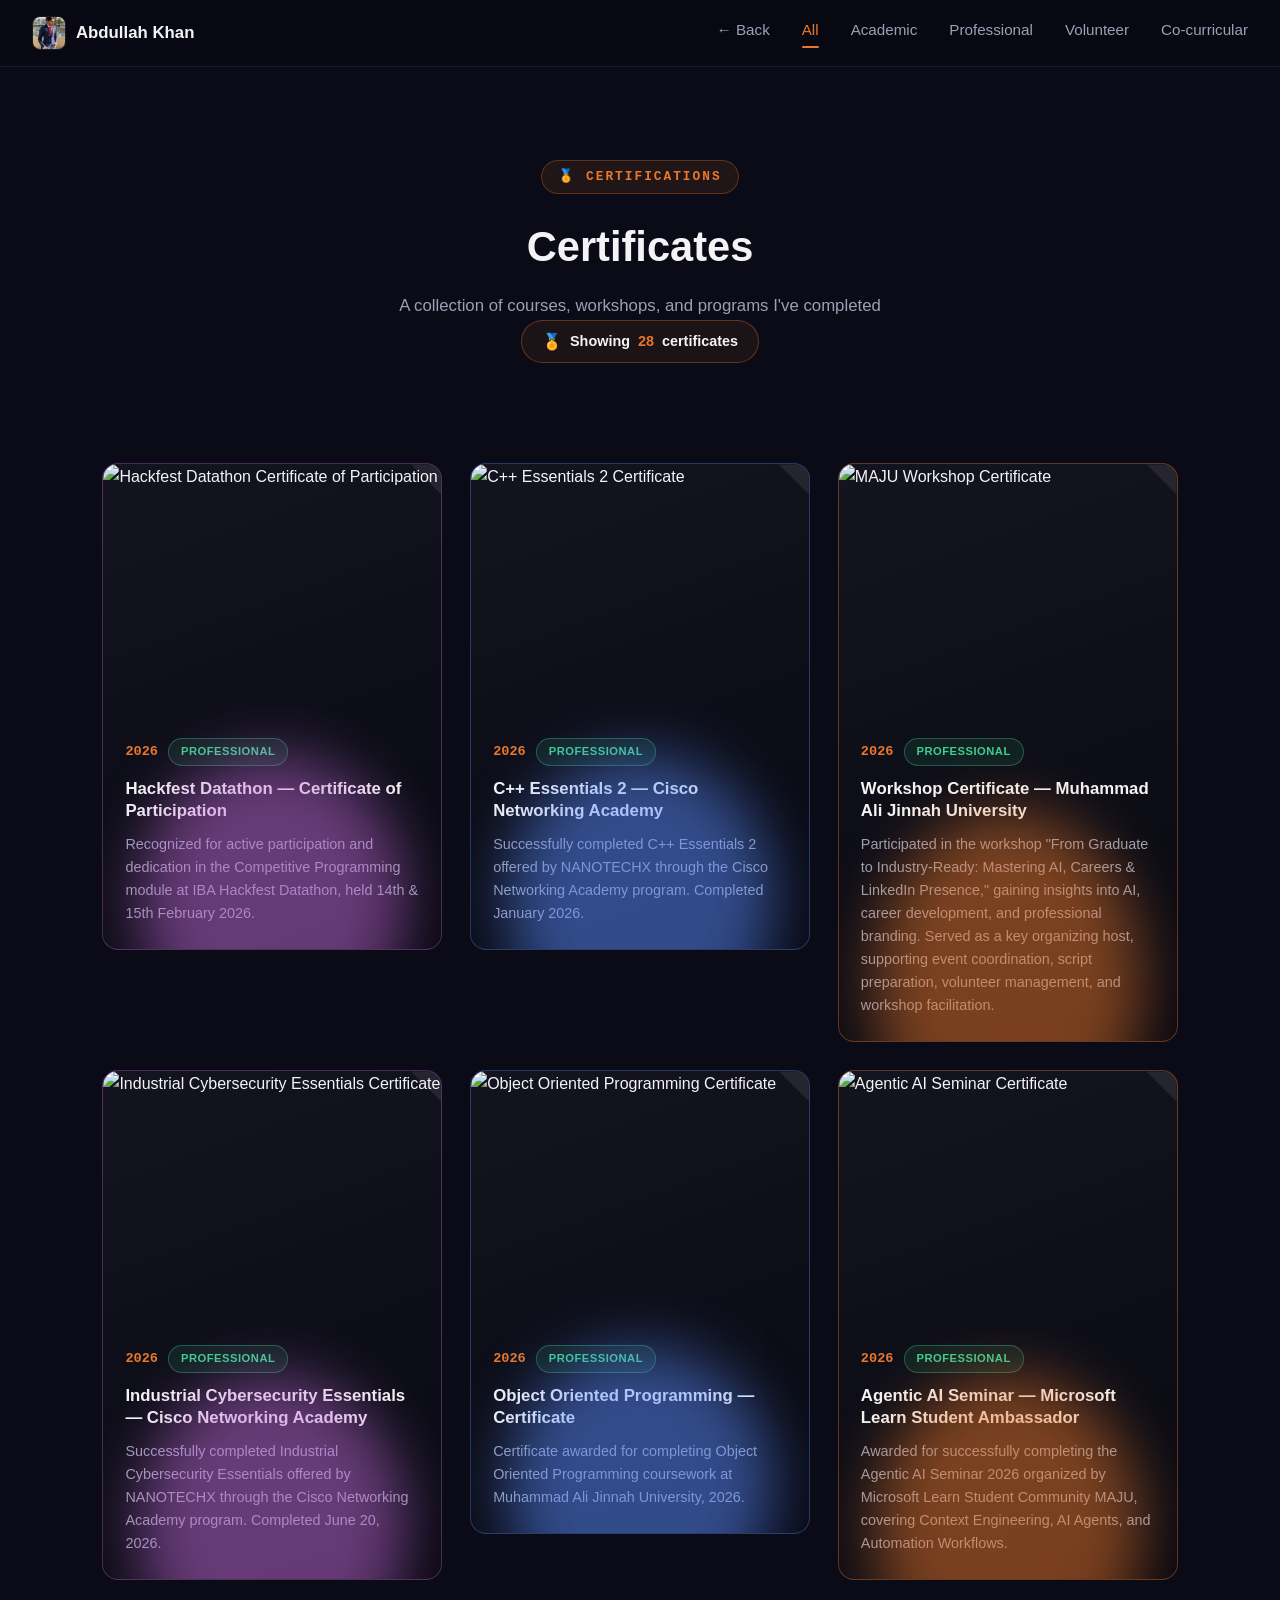
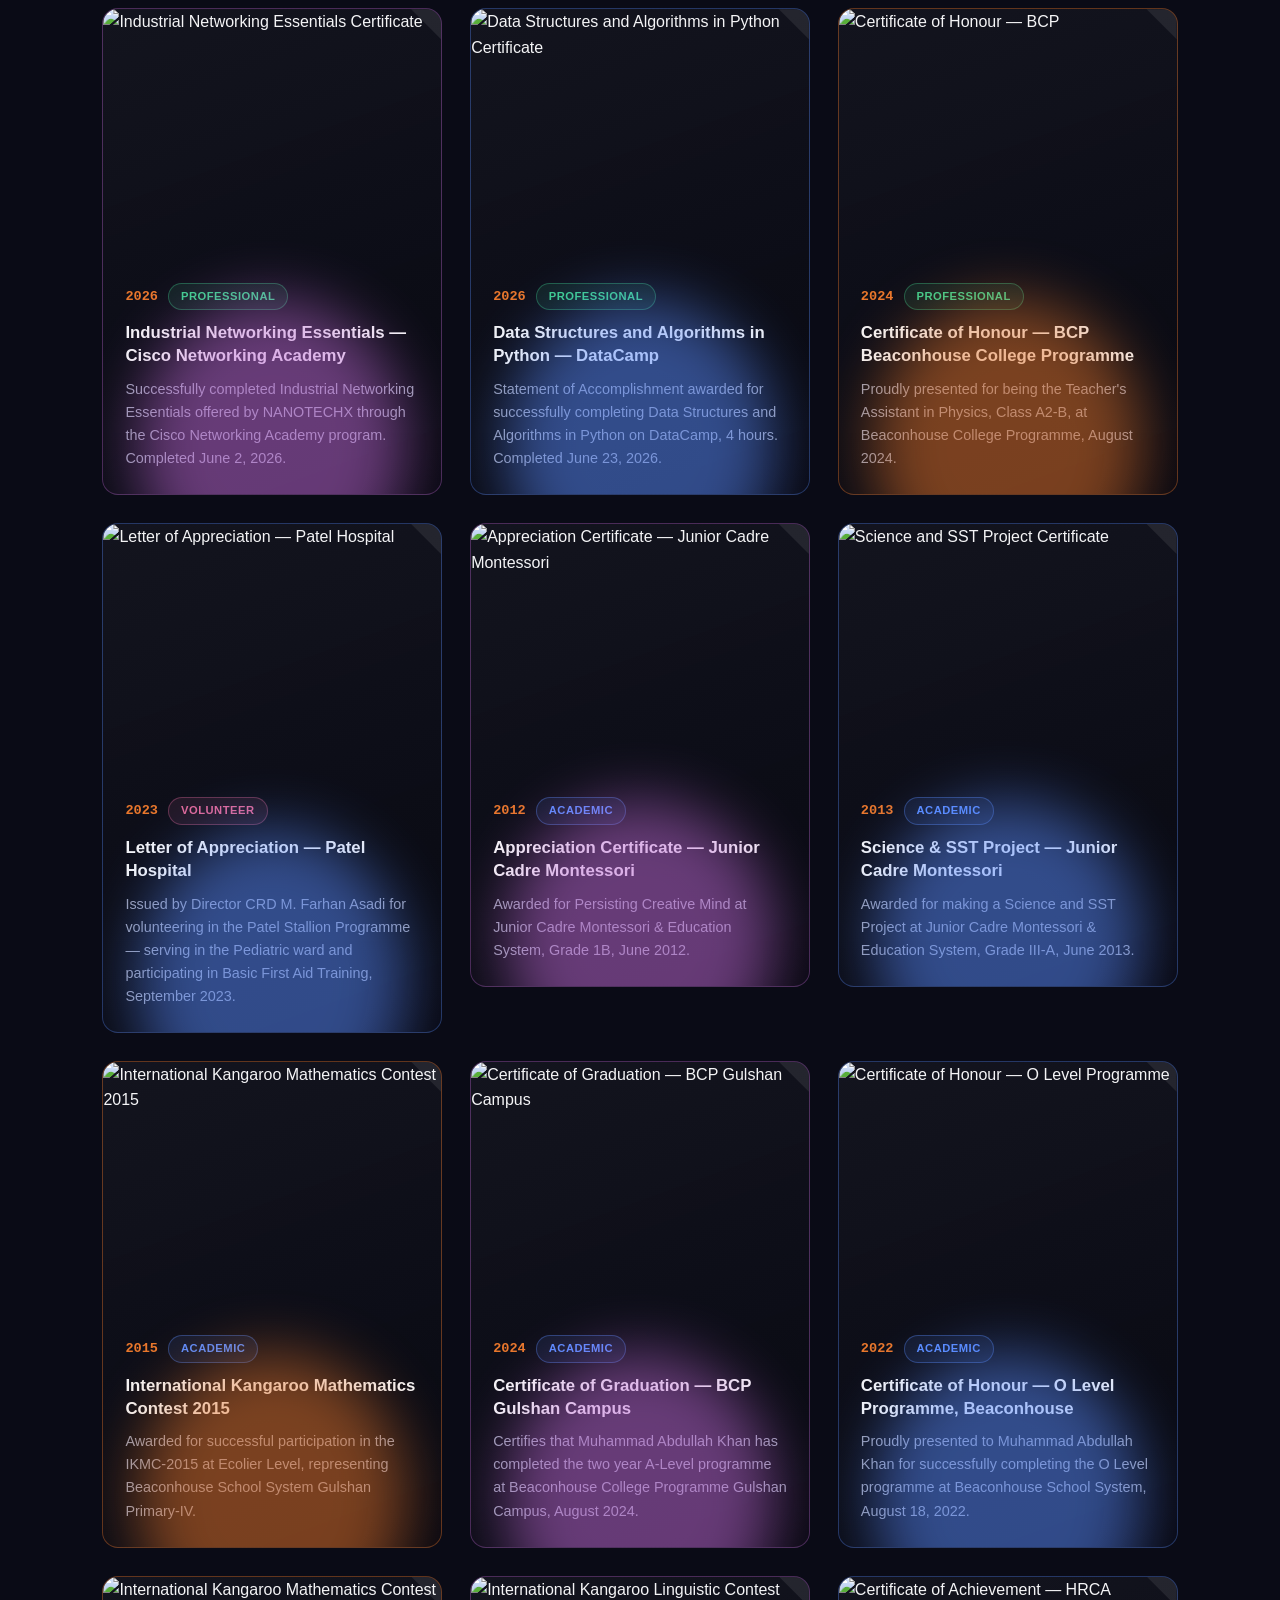
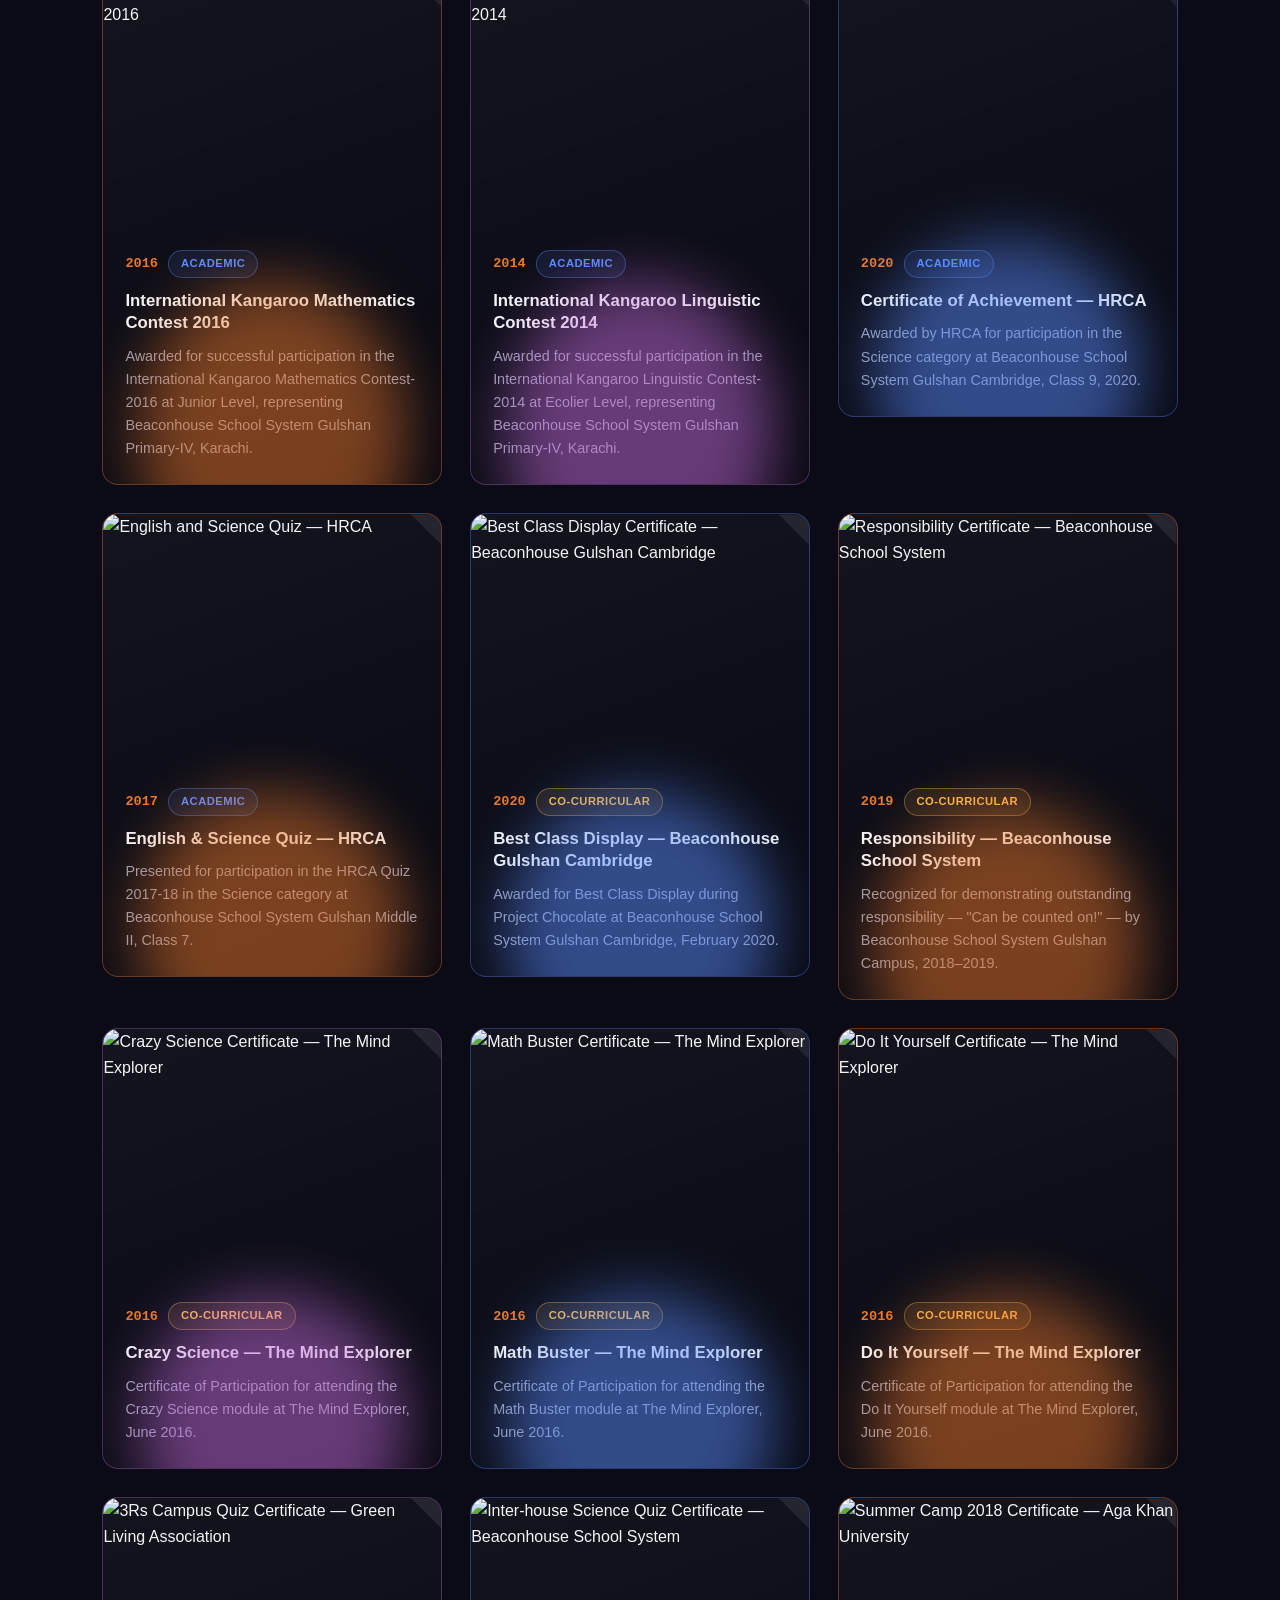
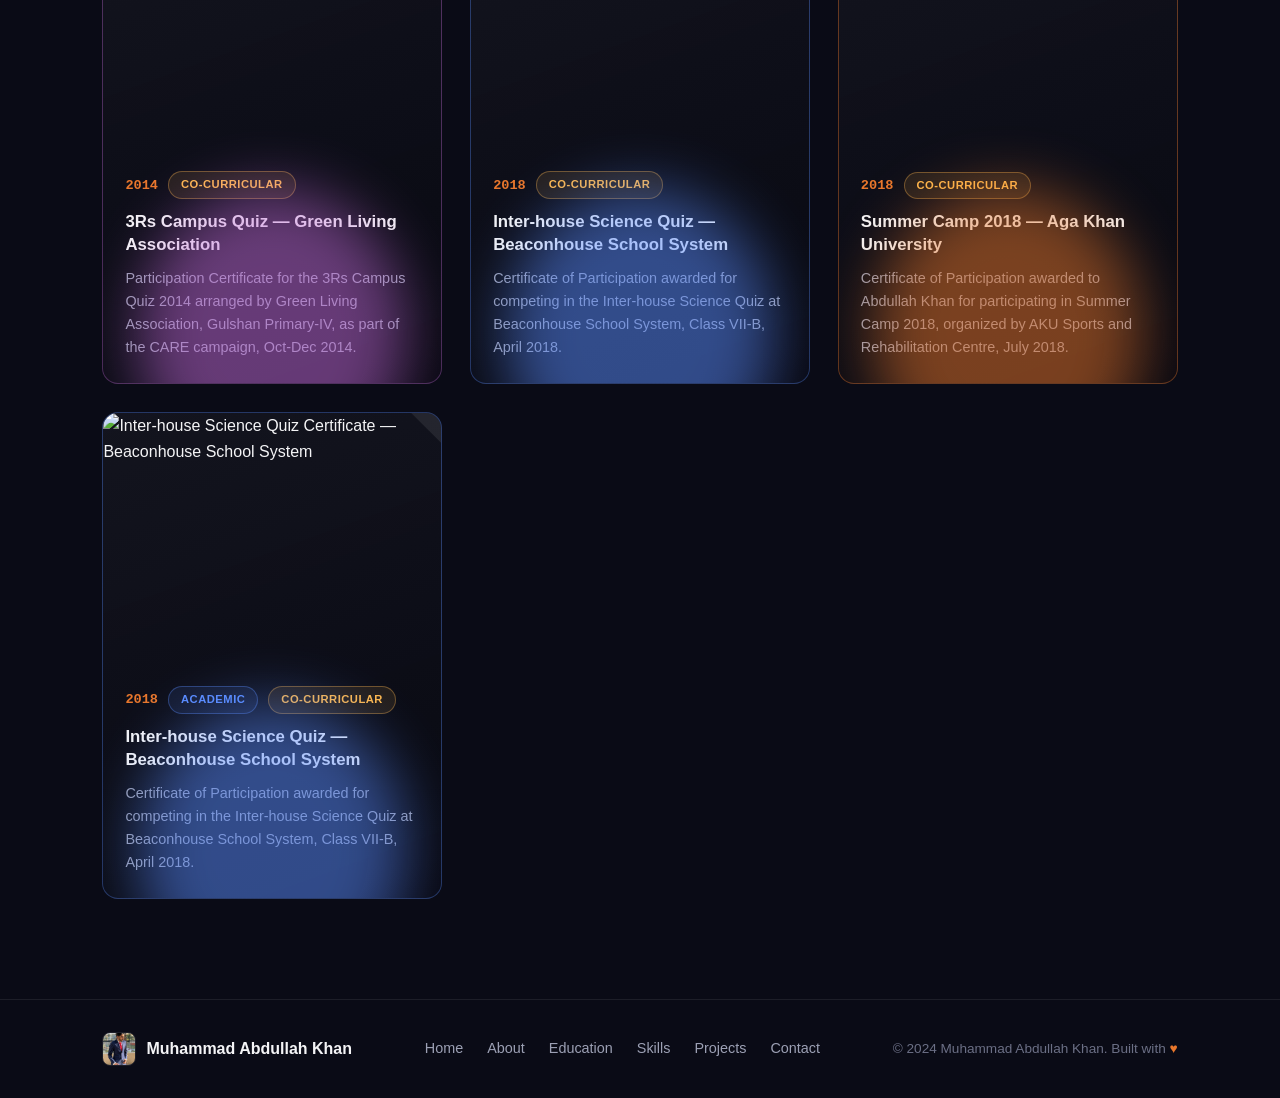
==== certificates.html @ a8db95e1 "Add files via upload" ====
<!DOCTYPE html>
<html lang="en">
<head>
<meta charset="UTF-8">
<meta name="viewport" content="width=device-width, initial-scale=1.0">
<title>Certificates — Abdullah Khan</title>
<link rel="stylesheet" href="homepage.css">
<link rel="stylesheet" href="certificates.css">
</head>
<body>

  <!-- NAVBAR (locked / fixed, same as homepage) -->
  <header class="navbar" id="navbar">
    <div class="nav-inner">
      <a href="homepage.html#home" class="brand">
        <img src="profile.jpeg" alt="Abdullah Khan" class="brand-avatar">
        <span class="brand-name">Abdullah Khan</span>
      </a>
      <nav class="nav-links">
        <a href="homepage.html" class="nav-link">&larr; Back</a>
        <a href="#" class="nav-link active" data-filter="all">All</a>
        <a href="#" class="nav-link" data-filter="academic">Academic</a>
        <a href="#" class="nav-link" data-filter="professional">Professional</a>
        <a href="#" class="nav-link" data-filter="volunteer">Volunteer</a>
        <a href="#" class="nav-link" data-filter="co-curricular">Co-curricular</a>
      </nav>
    </div>
  </header>

  <!-- CERTIFICATES HERO -->
  <section class="section cert-hero">
    <div class="section-heading">
      <div class="eyebrow">🏅 CERTIFICATIONS</div>
      <h2>Certificates</h2>
      <p class="section-subtitle">A collection of courses, workshops, and programs I've completed</p>
      <div class="cert-counter" id="cert-counter">
  <span class="cert-counter-icon">🏅</span>
  Showing <span id="cert-counter-num">0</span> certificates
</div>
    </div>

    
  </section>

  <!-- CERTIFICATES GRID -->
  <section class="section cert-grid-section">
    <div class="cert-grid">

  <div class="cert-card cert-purple" data-category="professional"
       data-title="Hackfest Datathon — Certificate of Participation"
       data-issuer="Google Developer Group &amp; IBA Data Science Society"
       data-date="February 2026"
       data-desc="Recognized for active participation and dedication in the Competitive Programming module at IBA Hackfest Datathon, held 14th &amp; 15th February 2026.">
    <div class="cert-image-wrap">
      <div class="cert-fold"></div>
      <img src="images/cert1.jpg" alt="Hackfest Datathon Certificate of Participation" class="cert-photo">
      <div class="cert-hover-overlay"><span>🔍 Click to enlarge</span></div>
    </div>
    <div class="cert-card-content">
      <div class="cert-meta">
        <span class="cert-year">2026</span>
        <span class="cert-tag">Professional</span>
      </div>
      <h4 class="cert-card-title">Hackfest Datathon — Certificate of Participation</h4>
      <p class="cert-card-desc">Recognized for active participation and dedication in the Competitive Programming module at IBA Hackfest Datathon, held 14th &amp; 15th February 2026.</p>
    </div>
  </div>

  <div class="cert-card cert-blue" data-category="professional"
       data-title="C++ Essentials 2 — Cisco Networking Academy"
       data-issuer="NANOTECHX / Cisco Networking Academy"
       data-date="January 2026"
       data-desc="Successfully completed C++ Essentials 2 offered by NANOTECHX through the Cisco Networking Academy program. Completed January 2026.">
    <div class="cert-image-wrap">
      <div class="cert-fold"></div>
      <img src="images/cert2.jpg" alt="C++ Essentials 2 Certificate" class="cert-photo">
      <div class="cert-hover-overlay"><span>🔍 Click to enlarge</span></div>
    </div>
    <div class="cert-card-content">
      <div class="cert-meta">
        <span class="cert-year">2026</span>
        <span class="cert-tag">Professional</span>
      </div>
      <h4 class="cert-card-title">C++ Essentials 2 — Cisco Networking Academy</h4>
      <p class="cert-card-desc">Successfully completed C++ Essentials 2 offered by NANOTECHX through the Cisco Networking Academy program. Completed January 2026.</p>
    </div>
  </div>

  <div class="cert-card cert-orange" data-category="professional"
       data-title="Workshop Certificate — Muhammad Ali Jinnah University"
       data-issuer="Muhammad Ali Jinnah University"
       data-date="May 2026"
       data-desc="Participated in the workshop 'From Graduate to Industry-Ready: Mastering AI, Careers &amp; LinkedIn Presence,' gaining insights into AI, career development, and professional branding. Served as a key organizing host, supporting event coordination, script preparation, volunteer management, and workshop facilitation.">
    <div class="cert-image-wrap">
      <div class="cert-fold"></div>
      <img src="images/cert18.jpg" alt="MAJU Workshop Certificate" class="cert-photo">
      <div class="cert-hover-overlay"><span>🔍 Click to enlarge</span></div>
    </div>
    <div class="cert-card-content">
      <div class="cert-meta">
        <span class="cert-year">2026</span>
        <span class="cert-tag">Professional</span>
      </div>
      <h4 class="cert-card-title">Workshop Certificate — Muhammad Ali Jinnah University</h4>
      <p class="cert-card-desc">Participated in the workshop "From Graduate to Industry-Ready: Mastering AI, Careers &amp; LinkedIn Presence," gaining insights into AI, career development, and professional branding. Served as a key organizing host, supporting event coordination, script preparation, volunteer management, and workshop facilitation.</p>
    </div>
  </div>

  <div class="cert-card cert-purple" data-category="professional"
       data-title="Industrial Cybersecurity Essentials — Cisco Networking Academy"
       data-issuer="NANOTECHX / Cisco Networking Academy"
       data-date="June 2026"
       data-desc="Successfully completed Industrial Cybersecurity Essentials offered by NANOTECHX through the Cisco Networking Academy program. Completed June 20, 2026.">
    <div class="cert-image-wrap">
      <div class="cert-fold"></div>
      <img src="images/cert19.jpg" alt="Industrial Cybersecurity Essentials Certificate" class="cert-photo">
      <div class="cert-hover-overlay"><span>🔍 Click to enlarge</span></div>
    </div>
    <div class="cert-card-content">
      <div class="cert-meta">
        <span class="cert-year">2026</span>
        <span class="cert-tag">Professional</span>
      </div>
      <h4 class="cert-card-title">Industrial Cybersecurity Essentials — Cisco Networking Academy</h4>
      <p class="cert-card-desc">Successfully completed Industrial Cybersecurity Essentials offered by NANOTECHX through the Cisco Networking Academy program. Completed June 20, 2026.</p>
    </div>
  </div>

  <div class="cert-card cert-blue" data-category="professional"
       data-title="Object Oriented Programming — Certificate"
       data-issuer="Muhammad Ali Jinnah University / MLSC"
       data-date="January 2026"
       data-desc="Certificate awarded for completing Object Oriented Programming coursework at Muhammad Ali Jinnah University, 2026.">
    <div class="cert-image-wrap">
      <div class="cert-fold"></div>
      <img src="images/cert20.png" alt="Object Oriented Programming Certificate" class="cert-photo">
      <div class="cert-hover-overlay"><span>🔍 Click to enlarge</span></div>
    </div>
    <div class="cert-card-content">
      <div class="cert-meta">
        <span class="cert-year">2026</span>
        <span class="cert-tag">Professional</span>
      </div>
      <h4 class="cert-card-title">Object Oriented Programming — Certificate</h4>
      <p class="cert-card-desc">Certificate awarded for completing Object Oriented Programming coursework at Muhammad Ali Jinnah University, 2026.</p>
    </div>
  </div>

  <div class="cert-card cert-orange" data-category="professional"
       data-title="Agentic AI Seminar — Microsoft Learn Student Ambassador"
       data-issuer="Microsoft Learn Student Community MAJU"
       data-date="2026"
       data-desc="Awarded for successfully completing the Agentic AI Seminar 2026 organized by Microsoft Learn Student Community MAJU, covering Context Engineering, AI Agents, and Automation Workflows.">
    <div class="cert-image-wrap">
      <div class="cert-fold"></div>
      <img src="images/cert21.png" alt="Agentic AI Seminar Certificate" class="cert-photo">
      <div class="cert-hover-overlay"><span>🔍 Click to enlarge</span></div>
    </div>
    <div class="cert-card-content">
      <div class="cert-meta">
        <span class="cert-year">2026</span>
        <span class="cert-tag">Professional</span>
      </div>
      <h4 class="cert-card-title">Agentic AI Seminar — Microsoft Learn Student Ambassador</h4>
      <p class="cert-card-desc">Awarded for successfully completing the Agentic AI Seminar 2026 organized by Microsoft Learn Student Community MAJU, covering Context Engineering, AI Agents, and Automation Workflows.</p>
    </div>
  </div>

  <div class="cert-card cert-purple" data-category="professional"
       data-title="Industrial Networking Essentials — Cisco Networking Academy"
       data-issuer="NANOTECHX / Cisco Networking Academy"
       data-date="June 2026"
       data-desc="Successfully completed Industrial Networking Essentials offered by NANOTECHX through the Cisco Networking Academy program. Completed June 2, 2026.">
    <div class="cert-image-wrap">
      <div class="cert-fold"></div>
      <img src="images/cert27.jpg" alt="Industrial Networking Essentials Certificate" class="cert-photo">
      <div class="cert-hover-overlay"><span>🔍 Click to enlarge</span></div>
    </div>
    <div class="cert-card-content">
      <div class="cert-meta">
        <span class="cert-year">2026</span>
        <span class="cert-tag">Professional</span>
      </div>
      <h4 class="cert-card-title">Industrial Networking Essentials — Cisco Networking Academy</h4>
      <p class="cert-card-desc">Successfully completed Industrial Networking Essentials offered by NANOTECHX through the Cisco Networking Academy program. Completed June 2, 2026.</p>
    </div>
  </div>

  <div class="cert-card cert-blue" data-category="professional"
       data-title="Data Structures and Algorithms in Python — DataCamp"
       data-issuer="DataCamp"
       data-date="June 2026"
       data-desc="Statement of Accomplishment awarded for successfully completing Data Structures and Algorithms in Python on DataCamp, 4 hours. Completed June 23, 2026.">
    <div class="cert-image-wrap">
      <div class="cert-fold"></div>
      <img src="images/cert28.jpg" alt="Data Structures and Algorithms in Python Certificate" class="cert-photo">
      <div class="cert-hover-overlay"><span>🔍 Click to enlarge</span></div>
    </div>
    <div class="cert-card-content">
      <div class="cert-meta">
        <span class="cert-year">2026</span>
        <span class="cert-tag">Professional</span>
      </div>
      <h4 class="cert-card-title">Data Structures and Algorithms in Python — DataCamp</h4>
      <p class="cert-card-desc">Statement of Accomplishment awarded for successfully completing Data Structures and Algorithms in Python on DataCamp, 4 hours. Completed June 23, 2026.</p>
    </div>
  </div>

  <div class="cert-card cert-orange" data-category="professional"
       data-title="Certificate of Honour — BCP Beaconhouse College Programme"
       data-issuer="Beaconhouse College Programme"
       data-date="August 2024"
       data-desc="Proudly presented for being the Teacher's Assistant in Physics, Class A2-B, at Beaconhouse College Programme, August 2024.">
    <div class="cert-image-wrap">
      <div class="cert-fold"></div>
      <img src="images/cert12.jpg" alt="Certificate of Honour — BCP" class="cert-photo">
      <div class="cert-hover-overlay"><span>🔍 Click to enlarge</span></div>
    </div>
    <div class="cert-card-content">
      <div class="cert-meta">
        <span class="cert-year">2024</span>
        <span class="cert-tag">Professional</span>
      </div>
      <h4 class="cert-card-title">Certificate of Honour — BCP Beaconhouse College Programme</h4>
      <p class="cert-card-desc">Proudly presented for being the Teacher's Assistant in Physics, Class A2-B, at Beaconhouse College Programme, August 2024.</p>
    </div>
  </div>
<div class="cert-card cert-blue" data-category="volunteer"
     data-title="Letter of Appreciation — Patel Hospital"
     data-issuer="Patel Hospital"
     data-date="September 2023"
     data-desc="Issued by Director CRD M. Farhan Asadi for volunteering in the Patel Stallion Programme — serving in the Pediatric ward and participating in Basic First Aid Training, September 2023.">
  <div class="cert-image-wrap">
    <div class="cert-fold"></div>
    <img src="images/cert17.jpg" alt="Letter of Appreciation — Patel Hospital" class="cert-photo">
    <div class="cert-hover-overlay"><span>🔍 Click to enlarge</span></div>
  </div>
  <div class="cert-card-content">
    <div class="cert-meta">
      <span class="cert-year">2023</span>
      <span class="cert-tag cert-tag-volunteer">Volunteer</span>
    </div>
    <h4 class="cert-card-title">Letter of Appreciation — Patel Hospital</h4>
    <p class="cert-card-desc">Issued by Director CRD M. Farhan Asadi for volunteering in the Patel Stallion Programme — serving in the Pediatric ward and participating in Basic First Aid Training, September 2023.</p>
  </div>
</div>

<div class="cert-card cert-purple" data-category="academic"
     data-title="Appreciation Certificate — Junior Cadre Montessori"
     data-issuer="Junior Cadre Montessori &amp; Education System"
     data-date="June 2012"
     data-desc="Awarded for Persisting Creative Mind at Junior Cadre Montessori &amp; Education System, Grade 1B, June 2012.">
  <div class="cert-image-wrap">
    <div class="cert-fold"></div>
    <img src="images/cert6.jpg" alt="Appreciation Certificate — Junior Cadre Montessori" class="cert-photo">
    <div class="cert-hover-overlay"><span>🔍 Click to enlarge</span></div>
  </div>
  <div class="cert-card-content">
    <div class="cert-meta">
      <span class="cert-year">2012</span>
      <span class="cert-tag cert-tag-academic">Academic</span>
    </div>
    <h4 class="cert-card-title">Appreciation Certificate — Junior Cadre Montessori</h4>
    <p class="cert-card-desc">Awarded for Persisting Creative Mind at Junior Cadre Montessori &amp; Education System, Grade 1B, June 2012.</p>
  </div>
</div>

<div class="cert-card cert-blue" data-category="academic"
     data-title="Science &amp; SST Project — Junior Cadre Montessori"
     data-issuer="Junior Cadre Montessori &amp; Education System"
     data-date="June 2013"
     data-desc="Awarded for making a Science and SST Project at Junior Cadre Montessori &amp; Education System, Grade III-A, June 2013.">
  <div class="cert-image-wrap">
    <div class="cert-fold"></div>
    <img src="images/cert7.jpg" alt="Science and SST Project Certificate" class="cert-photo">
    <div class="cert-hover-overlay"><span>🔍 Click to enlarge</span></div>
  </div>
  <div class="cert-card-content">
    <div class="cert-meta">
      <span class="cert-year">2013</span>
      <span class="cert-tag cert-tag-academic">Academic</span>
    </div>
    <h4 class="cert-card-title">Science &amp; SST Project — Junior Cadre Montessori</h4>
    <p class="cert-card-desc">Awarded for making a Science and SST Project at Junior Cadre Montessori &amp; Education System, Grade III-A, June 2013.</p>
  </div>
</div>

<div class="cert-card cert-orange" data-category="academic"
     data-title="International Kangaroo Mathematics Contest 2015"
     data-issuer="KSF-Pakistan"
     data-date="2015"
     data-desc="Awarded for successful participation in the IKMC-2015 at Ecolier Level, representing Beaconhouse School System Gulshan Primary-IV.">
  <div class="cert-image-wrap">
    <div class="cert-fold"></div>
    <img src="images/cert15.jpg" alt="International Kangaroo Mathematics Contest 2015" class="cert-photo">
    <div class="cert-hover-overlay"><span>🔍 Click to enlarge</span></div>
  </div>
  <div class="cert-card-content">
    <div class="cert-meta">
      <span class="cert-year">2015</span>
      <span class="cert-tag cert-tag-academic">Academic</span>
    </div>
    <h4 class="cert-card-title">International Kangaroo Mathematics Contest 2015</h4>
    <p class="cert-card-desc">Awarded for successful participation in the IKMC-2015 at Ecolier Level, representing Beaconhouse School System Gulshan Primary-IV.</p>
  </div>
</div>

<div class="cert-card cert-purple" data-category="academic"
     data-title="Certificate of Graduation — BCP Gulshan Campus"
     data-issuer="Beaconhouse College Programme, Gulshan Campus"
     data-date="August 2024"
     data-desc="Certifies that Muhammad Abdullah Khan has completed the two year A-Level programme at Beaconhouse College Programme Gulshan Campus, August 2024.">
  <div class="cert-image-wrap">
    <div class="cert-fold"></div>
    <img src="images/cert22.jpeg" alt="Certificate of Graduation — BCP Gulshan Campus" class="cert-photo">
    <div class="cert-hover-overlay"><span>🔍 Click to enlarge</span></div>
  </div>
  <div class="cert-card-content">
    <div class="cert-meta">
      <span class="cert-year">2024</span>
      <span class="cert-tag cert-tag-academic">Academic</span>
    </div>
    <h4 class="cert-card-title">Certificate of Graduation — BCP Gulshan Campus</h4>
    <p class="cert-card-desc">Certifies that Muhammad Abdullah Khan has completed the two year A-Level programme at Beaconhouse College Programme Gulshan Campus, August 2024.</p>
  </div>
</div>

<div class="cert-card cert-blue" data-category="academic"
     data-title="Certificate of Honour — O Level Programme, Beaconhouse"
     data-issuer="Beaconhouse School System"
     data-date="August 2022"
     data-desc="Proudly presented to Muhammad Abdullah Khan for successfully completing the O Level programme at Beaconhouse School System, August 18, 2022.">
  <div class="cert-image-wrap">
    <div class="cert-fold"></div>
    <img src="images/cert23.jpeg" alt="Certificate of Honour — O Level Programme" class="cert-photo">
    <div class="cert-hover-overlay"><span>🔍 Click to enlarge</span></div>
  </div>
  <div class="cert-card-content">
    <div class="cert-meta">
      <span class="cert-year">2022</span>
      <span class="cert-tag cert-tag-academic">Academic</span>
    </div>
    <h4 class="cert-card-title">Certificate of Honour — O Level Programme, Beaconhouse</h4>
    <p class="cert-card-desc">Proudly presented to Muhammad Abdullah Khan for successfully completing the O Level programme at Beaconhouse School System, August 18, 2022.</p>
  </div>
</div>

<div class="cert-card cert-orange" data-category="academic"
     data-title="International Kangaroo Mathematics Contest 2016"
     data-issuer="KSF-Pakistan"
     data-date="2016"
     data-desc="Awarded for successful participation in the International Kangaroo Mathematics Contest-2016 at Junior Level, representing Beaconhouse School System Gulshan Primary-IV, Karachi.">
  <div class="cert-image-wrap">
    <div class="cert-fold"></div>
    <img src="images/cert24.jpeg" alt="International Kangaroo Mathematics Contest 2016" class="cert-photo">
    <div class="cert-hover-overlay"><span>🔍 Click to enlarge</span></div>
  </div>
  <div class="cert-card-content">
    <div class="cert-meta">
      <span class="cert-year">2016</span>
      <span class="cert-tag cert-tag-academic">Academic</span>
    </div>
    <h4 class="cert-card-title">International Kangaroo Mathematics Contest 2016</h4>
    <p class="cert-card-desc">Awarded for successful participation in the International Kangaroo Mathematics Contest-2016 at Junior Level, representing Beaconhouse School System Gulshan Primary-IV, Karachi.</p>
  </div>
</div>

<div class="cert-card cert-purple" data-category="academic"
     data-title="International Kangaroo Linguistic Contest 2014"
     data-issuer="KSF-Pakistan"
     data-date="2014"
     data-desc="Awarded for successful participation in the International Kangaroo Linguistic Contest-2014 at Ecolier Level, representing Beaconhouse School System Gulshan Primary-IV, Karachi.">
  <div class="cert-image-wrap">
    <div class="cert-fold"></div>
    <img src="images/cert25.jpeg" alt="International Kangaroo Linguistic Contest 2014" class="cert-photo">
    <div class="cert-hover-overlay"><span>🔍 Click to enlarge</span></div>
  </div>
  <div class="cert-card-content">
    <div class="cert-meta">
      <span class="cert-year">2014</span>
      <span class="cert-tag cert-tag-academic">Academic</span>
    </div>
    <h4 class="cert-card-title">International Kangaroo Linguistic Contest 2014</h4>
    <p class="cert-card-desc">Awarded for successful participation in the International Kangaroo Linguistic Contest-2014 at Ecolier Level, representing Beaconhouse School System Gulshan Primary-IV, Karachi.</p>
  </div>
</div>

<div class="cert-card cert-blue" data-category="academic"
     data-title="Certificate of Achievement — HRCA"
     data-issuer="HRCA"
     data-date="2020"
     data-desc="Awarded by HRCA for participation in the Science category at Beaconhouse School System Gulshan Cambridge, Class 9, 2020.">
  <div class="cert-image-wrap">
    <div class="cert-fold"></div>
    <img src="images/cert13.jpg" alt="Certificate of Achievement — HRCA" class="cert-photo">
    <div class="cert-hover-overlay"><span>🔍 Click to enlarge</span></div>
  </div>
  <div class="cert-card-content">
    <div class="cert-meta">
      <span class="cert-year">2020</span>
      <span class="cert-tag cert-tag-academic">Academic</span>
    </div>
    <h4 class="cert-card-title">Certificate of Achievement — HRCA</h4>
    <p class="cert-card-desc">Awarded by HRCA for participation in the Science category at Beaconhouse School System Gulshan Cambridge, Class 9, 2020.</p>
  </div>
</div>

<div class="cert-card cert-orange" data-category="academic"
     data-title="English &amp; Science Quiz — HRCA"
     data-issuer="HRCA"
     data-date="2017"
     data-desc="Presented for participation in the HRCA Quiz 2017-18 in the Science category at Beaconhouse School System Gulshan Middle II, Class 7.">
  <div class="cert-image-wrap">
    <div class="cert-fold"></div>
    <img src="images/cert14.jpg" alt="English and Science Quiz — HRCA" class="cert-photo">
    <div class="cert-hover-overlay"><span>🔍 Click to enlarge</span></div>
  </div>
  <div class="cert-card-content">
    <div class="cert-meta">
      <span class="cert-year">2017</span>
      <span class="cert-tag cert-tag-academic">Academic</span>
    </div>
    <h4 class="cert-card-title">English &amp; Science Quiz — HRCA</h4>
    <p class="cert-card-desc">Presented for participation in the HRCA Quiz 2017-18 in the Science category at Beaconhouse School System Gulshan Middle II, Class 7.</p>
  </div>
</div>

<div class="cert-card cert-blue" data-category="co-curricular"
     data-title="Best Class Display — Beaconhouse Gulshan Cambridge"
     data-issuer="Beaconhouse School System, Gulshan Cambridge"
     data-date="February 2020"
     data-desc="Awarded for Best Class Display during Project Chocolate at Beaconhouse School System Gulshan Cambridge, February 2020.">
  <div class="cert-image-wrap">
    <div class="cert-fold"></div>
    <img src="images/cert5.jpg" alt="Best Class Display Certificate — Beaconhouse Gulshan Cambridge" class="cert-photo">
    <div class="cert-hover-overlay"><span>🔍 Click to enlarge</span></div>
  </div>
  <div class="cert-card-content">
    <div class="cert-meta">
      <span class="cert-year">2020</span>
      <span class="cert-tag cert-tag-cocurricular">Co-curricular</span>
    </div>
    <h4 class="cert-card-title">Best Class Display — Beaconhouse Gulshan Cambridge</h4>
    <p class="cert-card-desc">Awarded for Best Class Display during Project Chocolate at Beaconhouse School System Gulshan Cambridge, February 2020.</p>
  </div>
</div>

<div class="cert-card cert-orange" data-category="co-curricular"
     data-title="Responsibility — Beaconhouse School System"
     data-issuer="Beaconhouse School System, Gulshan Campus"
     data-date="2018–2019"
     data-desc="Recognized for demonstrating outstanding responsibility — 'Can be counted on!' — by Beaconhouse School System Gulshan Campus, 2018–2019.">
  <div class="cert-image-wrap">
    <div class="cert-fold"></div>
    <img src="images/cert8.jpg" alt="Responsibility Certificate — Beaconhouse School System" class="cert-photo">
    <div class="cert-hover-overlay"><span>🔍 Click to enlarge</span></div>
  </div>
  <div class="cert-card-content">
    <div class="cert-meta">
      <span class="cert-year">2019</span>
      <span class="cert-tag cert-tag-cocurricular">Co-curricular</span>
    </div>
    <h4 class="cert-card-title">Responsibility — Beaconhouse School System</h4>
    <p class="cert-card-desc">Recognized for demonstrating outstanding responsibility — "Can be counted on!" — by Beaconhouse School System Gulshan Campus, 2018–2019.</p>
  </div>
</div>

<div class="cert-card cert-purple" data-category="co-curricular"
     data-title="Crazy Science — The Mind Explorer"
     data-issuer="The Mind Explorer"
     data-date="June 2016"
     data-desc="Certificate of Participation for attending the Crazy Science module at The Mind Explorer, June 2016.">
  <div class="cert-image-wrap">
    <div class="cert-fold"></div>
    <img src="images/cert9.jpg" alt="Crazy Science Certificate — The Mind Explorer" class="cert-photo">
    <div class="cert-hover-overlay"><span>🔍 Click to enlarge</span></div>
  </div>
  <div class="cert-card-content">
    <div class="cert-meta">
      <span class="cert-year">2016</span>
      <span class="cert-tag cert-tag-cocurricular">Co-curricular</span>
    </div>
    <h4 class="cert-card-title">Crazy Science — The Mind Explorer</h4>
    <p class="cert-card-desc">Certificate of Participation for attending the Crazy Science module at The Mind Explorer, June 2016.</p>
  </div>
</div>

<div class="cert-card cert-blue" data-category="co-curricular"
     data-title="Math Buster — The Mind Explorer"
     data-issuer="The Mind Explorer"
     data-date="June 2016"
     data-desc="Certificate of Participation for attending the Math Buster module at The Mind Explorer, June 2016.">
  <div class="cert-image-wrap">
    <div class="cert-fold"></div>
    <img src="images/cert10.jpg" alt="Math Buster Certificate — The Mind Explorer" class="cert-photo">
    <div class="cert-hover-overlay"><span>🔍 Click to enlarge</span></div>
  </div>
  <div class="cert-card-content">
    <div class="cert-meta">
      <span class="cert-year">2016</span>
      <span class="cert-tag cert-tag-cocurricular">Co-curricular</span>
    </div>
    <h4 class="cert-card-title">Math Buster — The Mind Explorer</h4>
    <p class="cert-card-desc">Certificate of Participation for attending the Math Buster module at The Mind Explorer, June 2016.</p>
  </div>
</div>

<div class="cert-card cert-orange" data-category="co-curricular"
     data-title="Do It Yourself — The Mind Explorer"
     data-issuer="The Mind Explorer"
     data-date="June 2016"
     data-desc="Certificate of Participation for attending the Do It Yourself module at The Mind Explorer, June 2016.">
  <div class="cert-image-wrap">
    <div class="cert-fold"></div>
    <img src="images/cert16.jpg" alt="Do It Yourself Certificate — The Mind Explorer" class="cert-photo">
    <div class="cert-hover-overlay"><span>🔍 Click to enlarge</span></div>
  </div>
  <div class="cert-card-content">
    <div class="cert-meta">
      <span class="cert-year">2016</span>
      <span class="cert-tag cert-tag-cocurricular">Co-curricular</span>
    </div>
    <h4 class="cert-card-title">Do It Yourself — The Mind Explorer</h4>
    <p class="cert-card-desc">Certificate of Participation for attending the Do It Yourself module at The Mind Explorer, June 2016.</p>
  </div>
</div>

<div class="cert-card cert-purple" data-category="co-curricular"
     data-title="3Rs Campus Quiz — Green Living Association"
     data-issuer="Green Living Association"
     data-date="2014"
     data-desc="Participation Certificate for the 3Rs Campus Quiz 2014 arranged by Green Living Association, Gulshan Primary-IV, as part of the CARE campaign, Oct-Dec 2014.">
  <div class="cert-image-wrap">
    <div class="cert-fold"></div>
    <img src="images/cert4.jpg" alt="3Rs Campus Quiz Certificate — Green Living Association" class="cert-photo">
    <div class="cert-hover-overlay"><span>🔍 Click to enlarge</span></div>
  </div>
  <div class="cert-card-content">
    <div class="cert-meta">
      <span class="cert-year">2014</span>
      <span class="cert-tag cert-tag-cocurricular">Co-curricular</span>
    </div>
    <h4 class="cert-card-title">3Rs Campus Quiz — Green Living Association</h4>
    <p class="cert-card-desc">Participation Certificate for the 3Rs Campus Quiz 2014 arranged by Green Living Association, Gulshan Primary-IV, as part of the CARE campaign, Oct-Dec 2014.</p>
  </div>
</div>

<div class="cert-card cert-blue" data-category="co-curricular"
     data-title="Inter-house Science Quiz — Beaconhouse School System"
     data-issuer="Beaconhouse School System"
     data-date="April 2018"
     data-desc="Certificate of Participation awarded for competing in the Inter-house Science Quiz at Beaconhouse School System, Class VII-B, April 2018.">
  <div class="cert-image-wrap">
    <div class="cert-fold"></div>
    <img src="images/cert11.jpg" alt="Inter-house Science Quiz Certificate — Beaconhouse School System" class="cert-photo">
    <div class="cert-hover-overlay"><span>🔍 Click to enlarge</span></div>
  </div>
  <div class="cert-card-content">
    <div class="cert-meta">
      <span class="cert-year">2018</span>
      <span class="cert-tag cert-tag-cocurricular">Co-curricular</span>
    </div>
    <h4 class="cert-card-title">Inter-house Science Quiz — Beaconhouse School System</h4>
    <p class="cert-card-desc">Certificate of Participation awarded for competing in the Inter-house Science Quiz at Beaconhouse School System, Class VII-B, April 2018.</p>
  </div>
</div>

<div class="cert-card cert-orange" data-category="co-curricular"
     data-title="Summer Camp 2018 — Aga Khan University"
     data-issuer="AKU-Sports and Rehabilitation Centre"
     data-date="July 2018"
     data-desc="Certificate of Participation awarded to Abdullah Khan for participating in Summer Camp 2018, organized by AKU Sports and Rehabilitation Centre, July 2018.">
  <div class="cert-image-wrap">
    <div class="cert-fold"></div>
    <img src="images/cert26.jpeg" alt="Summer Camp 2018 Certificate — Aga Khan University" class="cert-photo">
    <div class="cert-hover-overlay"><span>🔍 Click to enlarge</span></div>
  </div>
  <div class="cert-card-content">
    <div class="cert-meta">
      <span class="cert-year">2018</span>
      <span class="cert-tag cert-tag-cocurricular">Co-curricular</span>
    </div>
    <h4 class="cert-card-title">Summer Camp 2018 — Aga Khan University</h4>
    <p class="cert-card-desc">Certificate of Participation awarded to Abdullah Khan for participating in Summer Camp 2018, organized by AKU Sports and Rehabilitation Centre, July 2018.</p>
  </div>
</div>

<div class="cert-card cert-blue" data-category="academic co-curricular"
     data-title="Inter-house Science Quiz — Beaconhouse School System"
     data-issuer="Beaconhouse School System"
     data-date="April 2018"
     data-desc="Certificate of Participation awarded for competing in the Inter-house Science Quiz at Beaconhouse School System, Class VII-B, April 2018.">
  <div class="cert-image-wrap">
    <div class="cert-fold"></div>
    <img src="images/cert11.jpg" alt="Inter-house Science Quiz Certificate — Beaconhouse School System" class="cert-photo">
    <div class="cert-hover-overlay"><span>🔍 Click to enlarge</span></div>
  </div>
  <div class="cert-card-content">
    <div class="cert-meta">
      <span class="cert-year">2018</span>
      <span class="cert-tag cert-tag-academic">Academic</span>
      <span class="cert-tag cert-tag-cocurricular">Co-curricular</span>
    </div>
    <h4 class="cert-card-title">Inter-house Science Quiz — Beaconhouse School System</h4>
    <p class="cert-card-desc">Certificate of Participation awarded for competing in the Inter-house Science Quiz at Beaconhouse School System, Class VII-B, April 2018.</p>
  </div>
</div>

    <p class="cert-empty" id="cert-empty">No certificates in this category yet.</p>
  </section>

  <!-- FOOTER (same as homepage) -->
  <footer class="site-footer">
    <div class="footer-inner">
      <a href="homepage.html#home" class="footer-brand">
        <img src="profile.jpeg" alt="Muhammad Abdullah Khan" class="brand-avatar">
        <span class="brand-name">Muhammad Abdullah Khan</span>
      </a>

      <nav class="footer-links">
        <a href="homepage.html#home">Home</a>
        <a href="homepage.html#about">About</a>
        <a href="homepage.html#education">Education</a>
        <a href="homepage.html#skills">Skills</a>
        <a href="homepage.html#projects">Projects</a>
        <a href="homepage.html#contact">Contact</a>
      </nav>

      <div class="footer-copy">&copy; 2024 Muhammad Abdullah Khan. Built with <span class="heart">♥</span></div>
    </div>
  </footer>
<!-- CERTIFICATE MODAL -->
<div class="cert-modal-overlay" id="cert-modal-overlay">
  <div class="cert-modal">
    <button class="cert-modal-close" id="cert-modal-close" aria-label="Close">&times;</button>
    <div class="cert-modal-image">
      <img src="" alt="" id="cert-modal-img">
    </div>
    <div class="cert-modal-details">
      <h3 id="cert-modal-title">&nbsp;</h3>
      <p class="cert-modal-issuer" id="cert-modal-issuer">&nbsp;</p>
      <p class="cert-modal-date" id="cert-modal-date">&nbsp;</p>
      <p class="cert-modal-desc" id="cert-modal-desc">&nbsp;</p>
    </div>
  </div>
</div>
  <script src="certificates.js"></script>
</body>
</html>
---- homepage.css ----
/* ============ RESET & BASE ============ */
* { margin: 0; padding: 0; box-sizing: border-box; }

:root {
  --bg-color: #0a0b16;
  --bg-panel: rgba(13, 15, 30, 0.75);
  --bg-panel-solid: #10111f;
  --accent: #e9772c;
  --accent-light: #ff9d4d;
  --text-main: #f4f4f6;
  --text-muted: #9ca0b4;
  --text-faint: #6b6f85;
  --border-color: rgba(255, 255, 255, 0.08);
  --green: #3ecf8e;
}

html { scroll-behavior: smooth; }

body {
  background: var(--bg-color);
  color: var(--text-main);
  font-family: 'Segoe UI', Roboto, Helvetica, Arial, sans-serif;
  line-height: 1.6;
  overflow-x: hidden;
}

a { text-decoration: none; color: inherit; }
ul { list-style: none; }

.section {
  width: 100%;
  padding: 100px 8vw;
  position: relative;
}

/* ============ TIGHTEN GAP BETWEEN SKILLS AND PROJECTS ============ */
#skills {
  padding-bottom: 40px;
}

#projects {
  padding-top: 40px;
}

.skills-grid:last-of-type {
  margin-bottom: 0;
}

.section-heading {
  text-align: center;
  max-width: 700px;
  margin: 0 auto 60px auto;
}

.eyebrow {
  display: inline-block;
  color: var(--accent);
  font-family: 'Courier New', monospace;
  font-weight: 700;
  font-size: 0.8rem;
  letter-spacing: 2px;
  background: rgba(233, 119, 44, 0.1);
  border: 1px solid rgba(233, 119, 44, 0.3);
  padding: 6px 16px;
  border-radius: 20px;
  margin-bottom: 20px;
}

.section-heading h2 {
  font-size: 2.6rem;
  font-weight: 800;
}

.section-subtitle {
  color: var(--text-muted);
  margin-top: 12px;
  font-size: 1.05rem;
}

.accent { color: var(--accent); }

/* ============ NAVBAR (locked / fixed) ============ */
.navbar {
  position: fixed;
  top: 0;
  left: 0;
  right: 0;
  z-index: 1000;
  background: rgba(8, 9, 18, 0.85);
  backdrop-filter: blur(10px);
  border-bottom: 1px solid var(--border-color);
}

.nav-inner {
  max-width: 1300px;
  margin: 0 auto;
  padding: 16px 32px;
  display: flex;
  align-items: center;
  justify-content: space-between;
}

.brand {
  display: flex;
  align-items: center;
  gap: 10px;
  font-weight: 700;
  font-size: 1.05rem;
}

.brand-mark {
  background: var(--accent);
  color: #fff;
  font-weight: 800;
  font-size: 0.75rem;
  padding: 8px 10px;
  border-radius: 8px;
  letter-spacing: 0.5px;
}

.brand-avatar {
  width: 34px;
  height: 34px;
  border-radius: 8px;
  object-fit: cover;
  border: 1px solid var(--border-color);
  flex-shrink: 0;
}

.nav-links {
  display: flex;
  gap: 32px;
}

.nav-link {
  color: var(--text-muted);
  font-size: 0.95rem;
  font-weight: 500;
  position: relative;
  padding-bottom: 6px;
  transition: color 0.2s ease;
}

.nav-link:hover,
.nav-link.active {
  color: var(--accent);
}

.nav-link.active::after {
  content: "";
  position: absolute;
  left: 0;
  bottom: 0;
  width: 100%;
  height: 2px;
  background: var(--accent);
  border-radius: 2px;
}

/* ============ BUTTONS ============ */
.btn {
  display: inline-flex;
  align-items: center;
  gap: 8px;
  padding: 14px 28px;
  border-radius: 10px;
  font-weight: 600;
  font-size: 0.95rem;
  cursor: pointer;
  transition: transform 0.15s ease, box-shadow 0.15s ease, background 0.15s ease;
  border: 1px solid transparent;
}

.btn-primary {
  background: var(--accent);
  color: #fff;
  box-shadow: 0 8px 24px rgba(233, 119, 44, 0.35);
}

.btn-primary:hover { transform: translateY(-2px); }

.btn-outline {
  background: transparent;
  border: 1px solid var(--border-color);
  color: var(--text-main);
}

.btn-outline:hover {
  border-color: var(--accent);
  color: var(--accent);
  transform: translateY(-2px);
}

.arrow { transition: transform 0.2s ease; }
.btn-primary:hover .arrow { transform: translateX(4px); }

/* ============ HERO ============ */
.hero {
  min-height: 100vh;
  padding-top: 140px;
  display: flex;
  flex-direction: column;
  justify-content: center;
}

.avatar-photo {
  width: 100%;
  height: 100%;
  border-radius: 50%;
  object-fit: cover;
}

.hero-grid {
  max-width: 1300px;
  margin: 0 auto;
  width: 100%;
  display: grid;
  grid-template-columns: 1.1fr 0.9fr;
  gap: 40px;
  align-items: center;
}

.badge-pill {
  display: inline-flex;
  align-items: center;
  gap: 10px;
  border: 1px solid rgba(233, 119, 44, 0.4);
  background: rgba(233, 119, 44, 0.08);
  color: var(--accent);
  font-family: 'Courier New', monospace;
  font-weight: 700;
  font-size: 0.8rem;
  letter-spacing: 1px;
  padding: 8px 18px;
  border-radius: 30px;
  margin-bottom: 28px;
}

.dot {
  width: 6px;
  height: 6px;
  border-radius: 50%;
  background: var(--accent);
}

.hero-title {
  font-size: 4rem;
  font-weight: 800;
  line-height: 1.1;
  margin-bottom: 24px;
}

.hero-subtitle {
  font-size: 1.4rem;
  margin-bottom: 20px;
  color: var(--text-main);
  display: flex;
  align-items: center;
  flex-wrap: wrap;
  gap: 2px;
}

.hero-subtitle strong { color: var(--text-main); }

.typing-cursor {
  color: var(--accent);
  font-weight: 700;
  margin-left: 2px;
  animation: blink 0.9s steps(1) infinite;
}

@keyframes blink {
  0%, 50% { opacity: 1; }
  50.01%, 100% { opacity: 0; }
}

.hero-desc {
  color: var(--text-muted);
  max-width: 560px;
  font-size: 1.05rem;
  margin-bottom: 36px;
}

.hero-actions {
  display: flex;
  gap: 18px;
  margin-bottom: 40px;
}

.find-me {
  display: flex;
  align-items: center;
  gap: 14px;
}

.find-me-label {
  color: var(--text-faint);
  font-size: 0.9rem;
}

.social-btn {
  border: 1px solid var(--border-color);
  padding: 8px 18px;
  border-radius: 8px;
  font-size: 0.9rem;
  color: var(--text-main);
  transition: border-color 0.2s ease, color 0.2s ease;
}

.social-btn:hover {
  border-color: var(--accent);
  color: var(--accent);
}

/* Hero visual (rings + avatar + floating badges) */
.hero-visual {
  display: flex;
  justify-content: center;
  align-items: center;
}

.ring-wrap {
  position: relative;
  width: 400px;
  height: 400px;
  max-width: 100%;
}

.ring-svg {
  position: absolute;
  inset: 0;
  width: 100%;
  height: 100%;
  animation: spin 30s linear infinite;
}

@keyframes spin {
  from { transform: rotate(0deg); }
  to { transform: rotate(360deg); }
}

.avatar-circle {
  position: absolute;
  top: 50%;
  left: 50%;
  transform: translate(-50%, -50%);
  width: 260px;
  height: 260px;
  border-radius: 50%;
  background: var(--bg-panel-solid);
  border: 1px solid var(--border-color);
  display: flex;
  align-items: center;
  justify-content: center;
}

.avatar-placeholder {
  display: flex;
  flex-direction: column;
  align-items: center;
  gap: 10px;
  color: var(--text-faint);
  font-size: 0.85rem;
}

.float-badge {
  position: absolute;
  display: flex;
  align-items: center;
  gap: 10px;
  background: var(--bg-panel-solid);
  border: 1px solid var(--border-color);
  border-radius: 12px;
  padding: 10px 16px;
  box-shadow: 0 10px 30px rgba(0,0,0,0.4);
}

.float-badge-ai {
  top: 8%;
  left: -8%;
}

.float-badge-cyber {
  bottom: 2%;
  right: -6%;
}

.float-icon { font-size: 1.3rem; }

.float-title {
  font-weight: 700;
  font-size: 0.9rem;
  color: var(--accent);
}

.float-badge-cyber .float-title { color: var(--text-main); }

.float-sub {
  font-size: 0.75rem;
  color: var(--text-faint);
}

.scroll-indicator {
  position: absolute;
  bottom: 30px;
  left: 50%;
  transform: translateX(-50%);
  display: flex;
  flex-direction: column;
  align-items: center;
  gap: 10px;
  color: var(--text-faint);
  font-size: 0.75rem;
  letter-spacing: 3px;
}

.scroll-line {
  width: 1px;
  height: 50px;
  background: linear-gradient(var(--accent), transparent);
}

/* ============ STATS ============ */
.stats {
  padding: 40px 0 60px 0;
}

.stats-grid {
  display: grid;
  grid-template-columns: repeat(4, 1fr);
  max-width: 100%;
  margin: 0;
  gap: 20px;
  background: transparent;
}

/* ============ STAT CARD (glass + gradient border) ============ */
.stat-card {
  position: relative;
  padding: 28px 32px;
  text-align: left;
  display: flex;
  align-items: center;
  gap: 18px;
  border-radius: 16px;
  background: linear-gradient(145deg, rgba(20, 22, 40, 0.75), rgba(6, 7, 14, 0.85));
  backdrop-filter: blur(12px);
  -webkit-backdrop-filter: blur(12px);
  border: 1px solid var(--border-color);
  box-shadow: 0 8px 24px rgba(0, 0, 0, 0.35);
  overflow: hidden;
  transition: transform 0.3s ease, box-shadow 0.3s ease;
}

/* gradient border glow on hover, via pseudo-element */
.stat-card::before {
  content: "";
  position: absolute;
  inset: 0;
  padding: 1px;
  border-radius: 16px;
  background: linear-gradient(135deg, var(--accent-light), var(--accent), #3fd0c9);
  -webkit-mask: linear-gradient(#fff 0 0) content-box, linear-gradient(#fff 0 0);
  -webkit-mask-composite: xor;
  mask: linear-gradient(#fff 0 0) content-box, linear-gradient(#fff 0 0);
  mask-composite: exclude;
  opacity: 0;
  transition: opacity 0.3s ease;
  pointer-events: none;
}

.stat-card:hover {
  transform: scale(1.03);
  box-shadow: 0 12px 34px rgba(233, 119, 44, 0.25);
}

.stat-card:hover::before {
  opacity: 1;
}



.stat-card:last-child { border-right: none; }

.stat-icon {
  font-size: 2.2rem;
  flex-shrink: 0;
  display: inline-block;
  transform: rotate(-18deg);
  transition: transform 0.3s ease;
}

.stat-card:hover .stat-icon {
  transform: rotate(-8deg) scale(1.12);
}

.stat-number {
  font-size: 2.4rem;
  font-weight: 800;
  background: linear-gradient(90deg, var(--accent-light), var(--accent));
  -webkit-background-clip: text;
  background-clip: text;
  color: transparent;
}

.stat-label {
  font-weight: 700;
  font-size: 1.05rem;
  color: var(--text-main);
  margin-top: 2px;
}

.stat-sub {
  color: var(--text-faint);
  font-size: 0.85rem;
}

/* ============ ABOUT ============ */
.about-grid {
  max-width: 1300px;
  margin: 0 auto;
  display: grid;
  grid-template-columns: 1.2fr 0.8fr;
  gap: 60px;
  align-items: start;
}

.about-quote {
  border-left: 3px solid var(--accent);
  background: #14172a;
  padding: 28px;
  border-radius: 8px;
  font-style: italic;
  font-size: 1.15rem;
  color: var(--text-main);
  margin-bottom: 28px;
  box-shadow: 0 4px 16px rgba(0, 0, 0, 0.25);
}

.about-copy p {
  color: var(--text-muted);
  margin-bottom: 20px;
  font-size: 1.02rem;
}

.about-copy strong { color: var(--text-main); }

.tag-row {
  display: flex;
  flex-wrap: wrap;
  gap: 12px;
  margin-top: 24px;
}

.tag {
  border: 1px solid rgba(233, 119, 44, 0.35);
  background: rgba(233, 119, 44, 0.08);
  color: var(--accent);
  font-family: 'Courier New', monospace;
  font-size: 0.8rem;
  font-weight: 700;
  padding: 8px 16px;
  border-radius: 20px;
}

.about-visual {
  display: flex;
  justify-content: center;
  position: relative;
}

.frame-box {
  position: relative;
  width: 100%;
  max-width: 340px;
  aspect-ratio: 583 / 603;
  border-radius: 16px;
  background: var(--bg-panel-solid);
  display: flex;
  align-items: center;
  justify-content: center;
  animation: floatBox 4s ease-in-out infinite;
}
.frame-photo-wrap {
  position: relative;
  width: 100%;
  height: 100%;
  border-radius: 16px;
  overflow: hidden;
}

.frame-photo {
  width: 100%;
  height: 100%;
  object-fit: cover;
  display: block;
}

/* gradient outline (orange -> purple -> teal), drawn via pseudo-element */
.frame-box::before {
  content: "";
  position: absolute;
  inset: 0;
  padding: 2px;
  border-radius: 16px;
  background: linear-gradient(135deg, var(--accent-light), #c26bd9, #3fd0c9);
  -webkit-mask: linear-gradient(#fff 0 0) content-box, linear-gradient(#fff 0 0);
  -webkit-mask-composite: xor;
  mask: linear-gradient(#fff 0 0) content-box, linear-gradient(#fff 0 0);
  mask-composite: exclude;
  pointer-events: none;
}

@keyframes floatBox {
  0%, 100% { transform: translateY(0); }
  50% { transform: translateY(-10px); }
}

.avatar-placeholder.small { font-size: 0.85rem; }

.corner-badge {
  position: absolute;
  background: var(--bg-panel-solid);
  border: 1px solid var(--border-color);
  border-radius: 12px;
  padding: 10px 18px;
  text-align: center;
  box-shadow: 0 10px 30px rgba(0,0,0,0.4);
}

.semester-badge {
  bottom: -20px;
  left: -20px;
}
.semester-badge {
  animation: floatBadge 4s ease-in-out infinite;
  animation-delay: 0.4s;
}

@keyframes floatBadge {
  0%, 100% { transform: translateY(0); }
  50% { transform: translateY(-6px); }
}

.semester-badge .float-title { color: var(--accent); font-size: 1.3rem; }

/* ============ EDUCATION TIMELINE ============ */
.timeline {
  max-width: 900px;
  margin: 0 auto;
  position: relative;
  padding-left: 60px;
}

.timeline-line {
  position: absolute;
  left: 24px;
  top: 10px;
  bottom: 10px;
  width: 2px;
  background: linear-gradient(var(--accent), var(--border-color));
}

.timeline-item {
  position: relative;
  margin-bottom: 36px;
}

.timeline-icon {
  position: absolute;
  left: -60px;
  top: 0;
  width: 48px;
  height: 48px;
  border-radius: 50%;
  background: var(--bg-panel-solid);
  border: 1px solid var(--border-color);
  display: flex;
  align-items: center;
  justify-content: center;
  font-size: 1.3rem;
}

.timeline-icon.current {
  background: var(--accent);
  border-color: var(--accent);
}

.timeline-card {
  position: relative;
  background: var(--bg-panel);
  border: 1px solid var(--border-color);
  border-radius: 14px;
  padding: 28px;
  overflow: hidden;
  transition: transform 0.3s ease, box-shadow 0.3s ease;
}

/* gradient border glow, via pseudo-element (same treatment as .stat-card) */
.timeline-card::before {
  content: "";
  position: absolute;
  inset: 0;
  padding: 1px;
  border-radius: 14px;
  background: linear-gradient(135deg, var(--accent-light), var(--accent), #3fd0c9);
  -webkit-mask: linear-gradient(#fff 0 0) content-box, linear-gradient(#fff 0 0);
  -webkit-mask-composite: xor;
  mask: linear-gradient(#fff 0 0) content-box, linear-gradient(#fff 0 0);
  mask-composite: exclude;
  opacity: 0;
  transition: opacity 0.3s ease;
  pointer-events: none;
}

.timeline-card:hover {
  transform: scale(1.02);
  box-shadow: 0 12px 34px rgba(233, 119, 44, 0.2);
}

.timeline-card:hover::before {
  opacity: 1;
}

.card-top {
  display: flex;
  justify-content: space-between;
  align-items: flex-start;
  gap: 16px;
  margin-bottom: 20px;
  flex-wrap: wrap;
}

.card-top h3 { font-size: 1.2rem; margin-bottom: 6px; }

.card-institution { color: var(--accent); font-weight: 600; font-size: 0.95rem; }

.card-badges {
  display: flex;
  flex-direction: column;
  align-items: flex-end;
  gap: 8px;
}

.status-badge {
  font-size: 0.75rem;
  font-weight: 700;
  padding: 4px 12px;
  border-radius: 20px;
}

.status-badge.current {
  color: var(--green);
  background: rgba(62, 207, 142, 0.1);
  border: 1px solid rgba(62, 207, 142, 0.35);
}

.date-badge {
  font-size: 0.8rem;
  color: var(--text-muted);
  background: rgba(255,255,255,0.05);
  border: 1px solid var(--border-color);
  padding: 4px 12px;
  border-radius: 20px;
}

/* ============ PROJECTS ============ */
.projects-cta {
  margin: 8px auto 0 auto;
  width: fit-content;
}

.projects-grid {
  max-width: 1300px;
  margin: 0 auto;
  display: grid;
  grid-template-columns: repeat(3, 1fr);
  gap: 24px;
}

.project-card {
  position: relative;
  border-radius: 16px;
  border: 1px solid var(--border-color);
  background: linear-gradient(145deg, rgba(20, 22, 40, 0.75), rgba(6, 7, 14, 0.85));
  box-shadow: 0 8px 24px rgba(0, 0, 0, 0.35);
  overflow: hidden;
  display: flex;
  flex-direction: column;
  transition: transform 0.3s ease, box-shadow 0.3s ease, border-color 0.3s ease;
}

.project-card:hover {
  transform: scale(1.03);
  border-color: var(--accent);
  box-shadow: 0 12px 34px rgba(233, 119, 44, 0.25);
}

.project-image-placeholder {
  aspect-ratio: 16 / 10;
  width: 100%;
  background: rgba(255, 255, 255, 0.03);
  border-bottom: 1px solid var(--border-color);
  display: flex;
  align-items: center;
  justify-content: center;
  color: var(--text-faint);
  font-size: 0.85rem;
}

.project-image-recipify { aspect-ratio: 1897 / 861; }
.project-image-simulation { aspect-ratio: 1001 / 487; }

.project-photo {
  width: 100%;
  height: 100%;
  object-fit: cover;
  display: block;
}

.project-card-body {
  padding: 22px 24px;
}

.project-card-body h3 {
  font-size: 1.05rem;
  font-weight: 700;
  color: var(--text-main);
  line-height: 1.4;
}

.project-card-soon {
  opacity: 0.7;
}

.project-card-soon .project-card-body h3 {
  color: var(--text-faint);
}

/* ============ CONTACT CARDS ============ */
.contact-grid {
  max-width: 1300px;
  margin: 0 auto;
  display: grid;
  grid-template-columns: repeat(4, 1fr);
  gap: 20px;
  perspective: 1200px;
}

.contact-card {
  position: relative;
  height: 190px;
  border-radius: 16px;
}

/* --- flip mechanics (email card only) --- */
.flip-card { cursor: pointer; outline: none; }

.contact-card-inner {
  position: relative;
  width: 100%;
  height: 100%;
  transition: transform 0.6s cubic-bezier(0.4, 0.2, 0.2, 1);
  transform-style: preserve-3d;
}

.flip-card.flipped .contact-card-inner {
  transform: rotateY(180deg);
}

.contact-card-front,
.contact-card-back {
  position: absolute;
  inset: 0;
  border-radius: 16px;
  backface-visibility: hidden;
  -webkit-backface-visibility: hidden;
}

.contact-card-back {
  transform: rotateY(180deg);
}

/* --- shared visual styling for every contact card --- */
.contact-card,
.contact-card-front,
.contact-card-back {
  display: flex;
  flex-direction: column;
  align-items: center;
  justify-content: center;
  text-align: center;
  gap: 6px;
  padding: 24px;
  border: 1px solid var(--border-color);
  background: linear-gradient(145deg, rgba(20, 22, 40, 0.75), rgba(6, 7, 14, 0.85));
  box-shadow: 0 8px 24px rgba(0, 0, 0, 0.35);
  transition: transform 0.3s ease, box-shadow 0.3s ease, border-color 0.3s ease;
}

.contact-link-card {
  height: 190px;
  cursor: pointer;
}

.contact-card:hover,
.contact-link-card:hover {
  transform: scale(1.03);
  border-color: var(--accent);
  box-shadow: 0 12px 34px rgba(233, 119, 44, 0.25);
}

.contact-icon { font-size: 2rem; margin-bottom: 4px; }

.contact-card h3 {
  font-size: 1.05rem;
  font-weight: 700;
  color: var(--text-main);
}

.contact-cv-card h3 { color: var(--accent); }

.contact-hint {
  color: var(--text-faint);
  font-size: 0.85rem;
}

.contact-value {
  font-family: 'Courier New', monospace;
  font-size: 0.82rem;
  color: var(--text-muted);
  word-break: break-word;
}

a.contact-value:hover { color: var(--accent); }

/* ============ FOOTER ============ */
.site-footer {
  border-top: 1px solid var(--border-color);
  padding: 32px 8vw;
}

.footer-inner {
  max-width: 1300px;
  margin: 0 auto;
  display: flex;
  align-items: center;
  justify-content: space-between;
  flex-wrap: wrap;
  gap: 20px;
}

.footer-brand {
  display: flex;
  align-items: center;
  gap: 10px;
  font-weight: 700;
  font-size: 1rem;
}

.footer-links {
  display: flex;
  gap: 24px;
  flex-wrap: wrap;
}

.footer-links a {
  color: var(--text-muted);
  font-size: 0.9rem;
  transition: color 0.2s ease;
}

.footer-links a:hover { color: var(--accent); }

.footer-copy {
  color: var(--text-faint);
  font-size: 0.85rem;
}

.footer-copy .heart { color: var(--accent); }

/* ============ RESPONSIVE ============ */
@media (max-width: 960px) {
  .nav-links { display: none; }
  .hero-grid, .about-grid { grid-template-columns: 1fr; }
  .hero-visual { margin-top: 40px; }
  .stats-grid { grid-template-columns: repeat(2, 1fr); }
  .stat-card:nth-child(2) { border-right: none; }
  .timeline { padding-left: 50px; }
  .hero-title { font-size: 2.6rem; }
  .stat-card { padding: 20px 22px; gap: 14px; }
  .stat-number { font-size: 1.9rem; }
  .skills-grid { grid-template-columns: repeat(2, 1fr); }
  .contact-grid { grid-template-columns: repeat(2, 1fr); }
  .footer-inner { justify-content: center; text-align: center; }
  .projects-grid { grid-template-columns: 1fr; }
}
@media (max-width: 600px) {
  .skills-grid { grid-template-columns: 1fr; }
  .skill-card { height: 190px; }
  .contact-grid { grid-template-columns: 1fr; }
}
/* ============ SKILLS (flip cards) ============ */
.skills-grid {
  max-width: 1300px;
  margin: 0 auto 60px auto;
  display: grid;
  grid-template-columns: repeat(4, 1fr);
  gap: 24px;
  perspective: 1200px;
}

.soft-skills-heading {
  margin-top: 20px;
}

.skill-card {
  position: relative;
  height: 200px;
  cursor: pointer;
  outline: none;
}

.skill-card-inner {
  position: relative;
  width: 100%;
  height: 100%;
  transition: transform 0.6s cubic-bezier(0.4, 0.2, 0.2, 1);
  transform-style: preserve-3d;
}

.skill-card.flipped .skill-card-inner {
  transform: rotateY(180deg);
}

.skill-card-front,
.skill-card-back {
  position: absolute;
  inset: 0;
  border-radius: 16px;
  backface-visibility: hidden;
  -webkit-backface-visibility: hidden;
  display: flex;
  flex-direction: column;
  align-items: center;
  justify-content: center;
  text-align: center;
  padding: 24px;
  border: 1px solid var(--border-color);
  background: linear-gradient(145deg, rgba(20, 22, 40, 0.75), rgba(6, 7, 14, 0.85));
  box-shadow: 0 8px 24px rgba(0, 0, 0, 0.35);
  transition: box-shadow 0.3s ease, border-color 0.3s ease;
}

.skill-card:hover .skill-card-front,
.skill-card:hover .skill-card-back {
  border-color: rgba(233, 119, 44, 0.4);
  box-shadow: 0 12px 34px rgba(233, 119, 44, 0.2);
}

.skill-icon {
  font-size: 2.2rem;
  margin-bottom: 14px;
}

.skill-card-front h3 {
  font-size: 1.05rem;
  font-weight: 700;
  color: var(--text-main);
}

.skill-card-back {
  transform: rotateY(180deg);
}

.skill-card-back p {
  font-size: 0.88rem;
  color: var(--text-muted);
  line-height: 1.55;
}
a.stat-card { color: inherit; }
---- certificates.css ----
/* ============ CERTIFICATES HERO ============ */
.cert-hero {
  padding-top: 160px;
  padding-bottom: 20px;
}

.cert-actions {
  display: flex;
  justify-content: center;
  gap: 16px;
  flex-wrap: wrap;
  margin-bottom: 32px;
}

/* ============ FILTER TABS ============ */
.cert-filters {
  display: flex;
  justify-content: center;
  gap: 12px;
  flex-wrap: wrap;
}

.filter-btn {
  padding: 10px 22px;
  border-radius: 30px;
  border: 1px solid var(--border-color);
  background: rgba(255, 255, 255, 0.03);
  color: var(--text-muted);
  font-size: 0.9rem;
  font-weight: 600;
  cursor: pointer;
  transition: all 0.2s ease;
}

.filter-btn:hover {
  border-color: var(--accent);
  color: var(--accent);
}

.filter-btn.active {
  background: var(--accent);
  border-color: var(--accent);
  color: #fff;
}

/* ============ CERTIFICATE GRID ============ */
.cert-grid-section {
  padding-top: 20px;
}

.cert-grid {
  max-width: 1300px;
  margin: 0 auto;
  display: grid;
  grid-template-columns: repeat(3, 1fr);
  gap: 28px;
  align-items: start;
}

.cert-card {
  position: relative;
  border-radius: 16px;
  border: 1px solid var(--border-color);
  background: linear-gradient(160deg, rgba(255,255,255,0.04), rgba(0,0,0,0.2));
  overflow: hidden;
  cursor: pointer;
  transition: transform 0.3s ease, box-shadow 0.3s ease, border-color 0.3s ease;
}

.cert-card:hover {
  transform: scale(1.02);
}

/* bottom glow, colored per variant */
.cert-card::after {
  content: "";
  position: absolute;
  left: 10%;
  right: 10%;
  bottom: -20%;
  height: 60%;
  border-radius: 50%;
  filter: blur(30px);
  opacity: 0.5;
  pointer-events: none;
}

.cert-purple { border-color: rgba(194, 107, 217, 0.35); }
.cert-purple::after { background: #c26bd9; }
.cert-purple:hover { border-color: #c26bd9; box-shadow: 0 12px 34px rgba(194, 107, 217, 0.2); }

.cert-blue { border-color: rgba(90, 140, 255, 0.35); }
.cert-blue::after { background: #5a8cff; }
.cert-blue:hover { border-color: #5a8cff; box-shadow: 0 12px 34px rgba(90, 140, 255, 0.2); }

.cert-orange { border-color: rgba(233, 119, 44, 0.4); }
.cert-orange::after { background: var(--accent); }
.cert-orange:hover { border-color: var(--accent); box-shadow: 0 12px 34px rgba(233, 119, 44, 0.2); }

/* corner fold detail */
.cert-fold {
  position: absolute;
  top: 0;
  right: 0;
  width: 30px;
  height: 30px;
  background: rgba(255, 255, 255, 0.08);
  clip-path: polygon(100% 0, 0 0, 100% 100%);
  z-index: 2;
}

.cert-image-placeholder {
  position: relative;
  z-index: 1;
  width: 100%;
  height: 100%;
  display: flex;
  align-items: center;
  justify-content: center;
  color: var(--text-faint);
  font-size: 0.85rem;
}
.cert-photo {
  width: 100%;
  height: 100%;
  object-fit: cover;
  display: block;
}
.cert-image-wrap {
  position: relative;
  aspect-ratio: 4 / 3;
  overflow: hidden;
}
.cert-card.hidden-card {
  display: none;
}

.cert-empty {
  text-align: center;
  color: var(--text-faint);
  margin-top: 40px;
  display: none;
}

.cert-empty.visible {
  display: block;
}
.cert-hover-overlay {
  position: absolute;
  inset: 0;
  background: rgba(4, 5, 12, 0.6);
  display: flex;
  align-items: center;
  justify-content: center;
  opacity: 0;
  transition: opacity 0.25s ease;
}
.cert-hover-overlay span {
  color: var(--text-main);
  font-size: 0.9rem;
  font-weight: 600;
  border: 1px solid var(--border-color);
  padding: 8px 16px;
  border-radius: 30px;
  background: rgba(0, 0, 0, 0.4);
}

.cert-card:hover .cert-hover-overlay {
  opacity: 1;
}
/* --- text content --- */
.cert-card-content {
  padding: 20px 22px 24px 22px;
}

.cert-meta {
  display: flex;
  align-items: center;
  gap: 10px;
  margin-bottom: 12px;
}

.cert-year {
  color: var(--accent);
  font-weight: 700;
  font-size: 0.85rem;
  font-family: 'Courier New', monospace;
}

.cert-tag {
  font-size: 0.7rem;
  font-weight: 700;
  letter-spacing: 0.5px;
  text-transform: uppercase;
  padding: 4px 12px;
  border-radius: 20px;
  color: var(--green);
  background: rgba(62, 207, 142, 0.1);
  border: 1px solid rgba(62, 207, 142, 0.35);
}
.cert-tag-volunteer {
  color: #e0699a;
  background: rgba(224, 105, 154, 0.1);
  border: 1px solid rgba(224, 105, 154, 0.35);
}
.cert-tag-academic {
  color: #5a8cff;
  background: rgba(90, 140, 255, 0.1);
  border: 1px solid rgba(90, 140, 255, 0.35);
}
.cert-tag-cocurricular {
  color: #ffb84d;
  background: rgba(255, 184, 77, 0.1);
  border: 1px solid rgba(255, 184, 77, 0.35);
}
.cert-card-title {
  font-size: 1.05rem;
  font-weight: 800;
  color: var(--text-main);
  line-height: 1.35;
  margin-bottom: 10px;
}

.cert-card-desc {
  font-size: 0.9rem;
  font-weight: 400;
  color: var(--text-muted);
  line-height: 1.6;
}
/* ============ RESPONSIVE ============ */
@media (max-width: 960px) {
  .cert-grid { grid-template-columns: repeat(2, 1fr); }
  .cert-hero { padding-top: 130px; }
  .cert-grid { grid-template-columns: repeat(2, 1fr); }
}

@media (max-width: 600px) {
  .cert-grid { grid-template-columns: 1fr; gap: 20px; }
  .cert-actions { flex-direction: column; align-items: center; }
  .cert-filters { gap: 8px; }
  .filter-btn { padding: 8px 16px; font-size: 0.82rem; }
  .cert-grid { grid-template-columns: 1fr; }
}

/* ============ CERTIFICATE MODAL ============ */
.cert-modal-overlay {
  position: fixed;
  inset: 0;
  background: rgba(4, 5, 12, 0.85);
  backdrop-filter: blur(6px);
  -webkit-backdrop-filter: blur(6px);
  display: none;
  align-items: center;
  justify-content: center;
  z-index: 2000;
  padding: 40px 20px;
}

.cert-modal-overlay.open {
  display: flex;
}

.cert-modal {
  position: relative;
  width: 100%;
  max-width: 1000px;
  max-height: 88vh;
  display: grid;
  grid-template-columns: 1.4fr 1fr;
  background: var(--bg-panel-solid);
  border: 1px solid var(--border-color);
  border-radius: 18px;
  overflow: hidden;
  box-shadow: 0 20px 60px rgba(0, 0, 0, 0.6);
}

.cert-modal-image {
  background: #000;
  display: flex;
  align-items: center;
  justify-content: center;
  max-height: 88vh;
  overflow: hidden;
}

.cert-modal-image img {
  width: 100%;
  height: 100%;
  object-fit: contain;
}

.cert-modal-details {
  padding: 36px 32px;
  display: flex;
  flex-direction: column;
  gap: 12px;
  overflow-y: auto;
}

.cert-modal-details h3 {
  font-size: 1.4rem;
  font-weight: 800;
  color: var(--text-main);
  min-height: 1.4em;
}

.cert-modal-issuer {
  color: var(--accent);
  font-weight: 600;
  font-size: 0.95rem;
  min-height: 1.3em;
}

.cert-modal-date {
  color: var(--text-faint);
  font-family: 'Courier New', monospace;
  font-size: 0.85rem;
  min-height: 1.2em;
}

.cert-modal-desc {
  color: var(--text-muted);
  font-size: 0.95rem;
  line-height: 1.6;
  margin-top: 8px;
  min-height: 1.6em;
}

.cert-modal-close {
  position: absolute;
  top: 14px;
  right: 14px;
  width: 36px;
  height: 36px;
  border-radius: 50%;
  border: 1px solid var(--border-color);
  background: rgba(0, 0, 0, 0.5);
  color: var(--text-main);
  font-size: 1.4rem;
  line-height: 1;
  cursor: pointer;
  display: flex;
  align-items: center;
  justify-content: center;
  z-index: 5;
  transition: border-color 0.2s ease, color 0.2s ease;
}

.cert-modal-close:hover {
  border-color: var(--accent);
  color: var(--accent);
}

.cert-card { cursor: pointer; }

/* ============ RESPONSIVE MODAL ============ */
@media (max-width: 800px) {
  .cert-modal {
    grid-template-columns: 1fr;
    max-height: 92vh;
    overflow-y: auto;
  }

  .cert-modal-image {
    max-height: 45vh;
  }

  .cert-modal-details {
    padding: 24px 20px;
  }
}
/* ============ CERTIFICATE COUNTER ============ */
.cert-counter {
  display: flex;
  align-items: center;
  gap: 8px;
  width: fit-content;
  margin: 0 auto 28px auto;
  padding: 8px 20px;
  border-radius: 30px;
  border: 1px solid rgba(233, 119, 44, 0.35);
  background: rgba(233, 119, 44, 0.08);
  color: var(--text-main);
  font-size: 0.9rem;
  font-weight: 600;
}

.cert-counter-icon {
  font-size: 1rem;
}

.cert-counter #cert-counter-num {
  color: var(--accent);
  font-weight: 800;
}
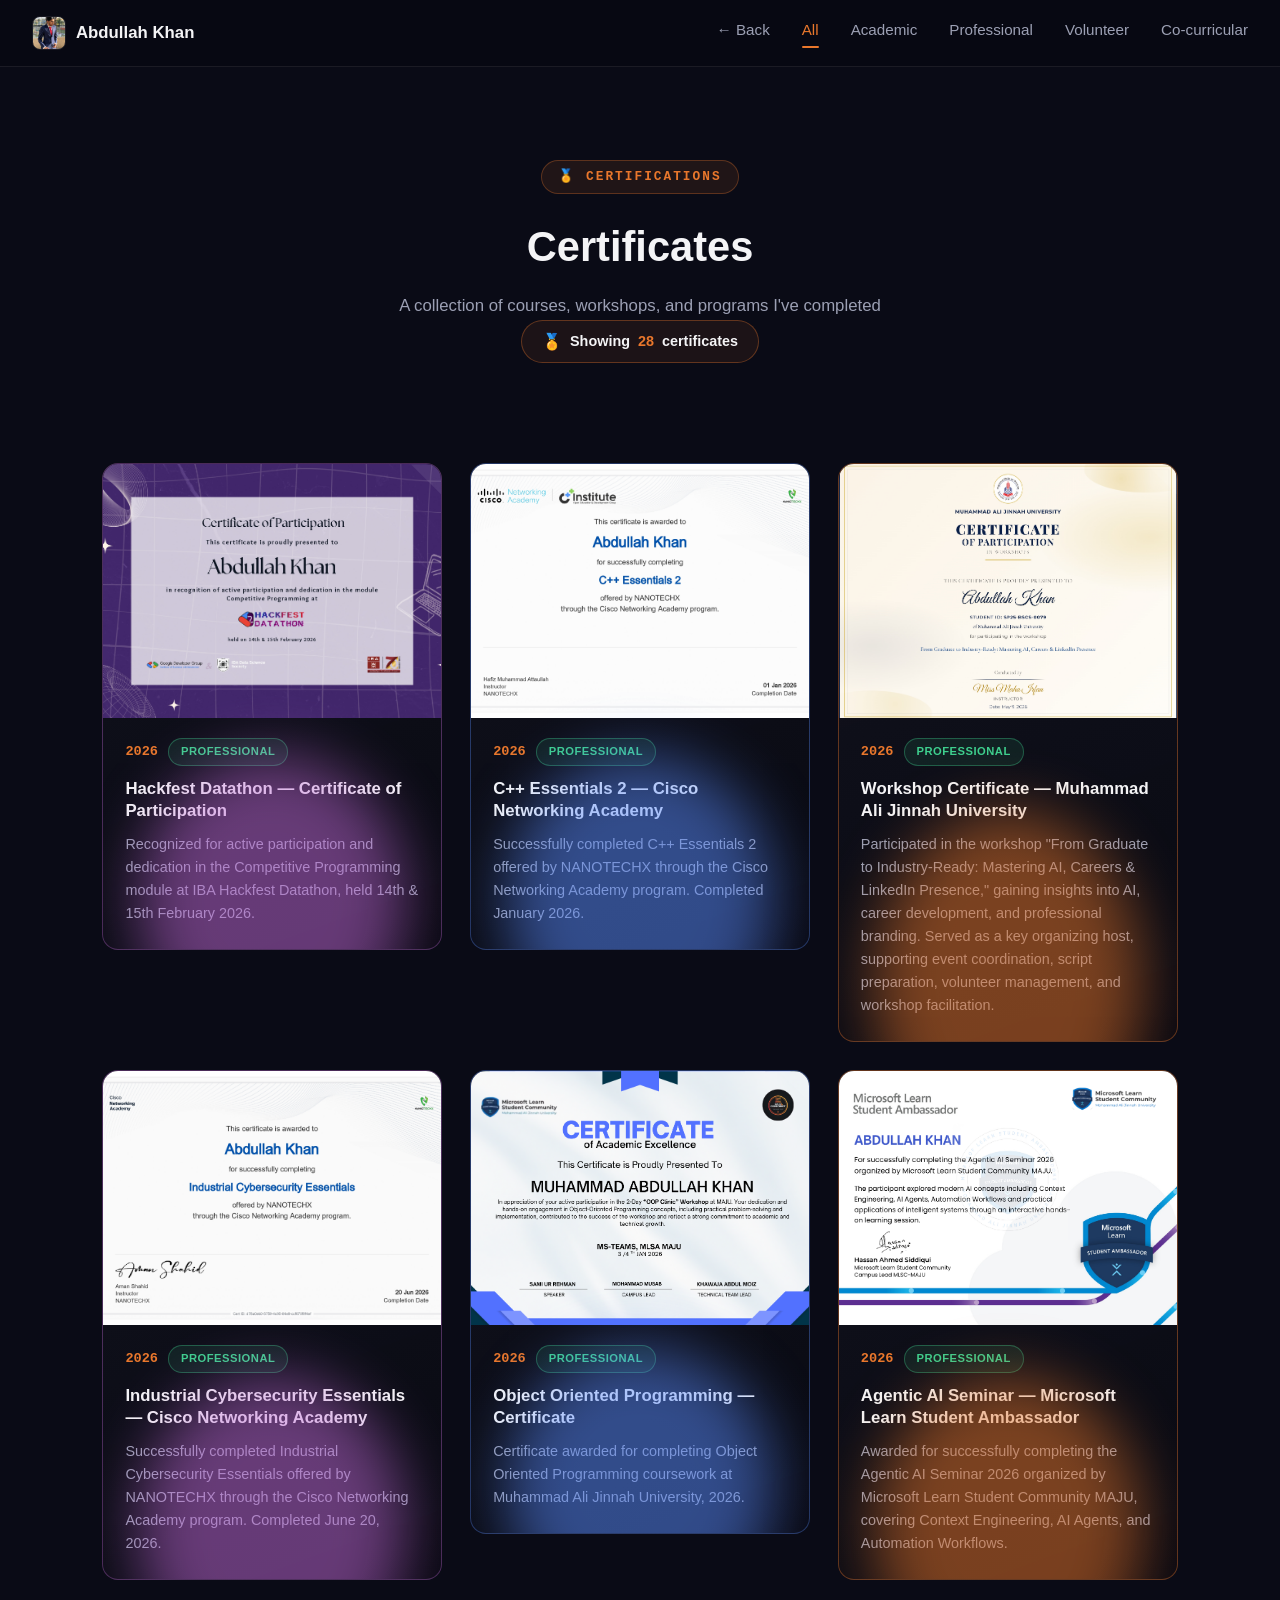
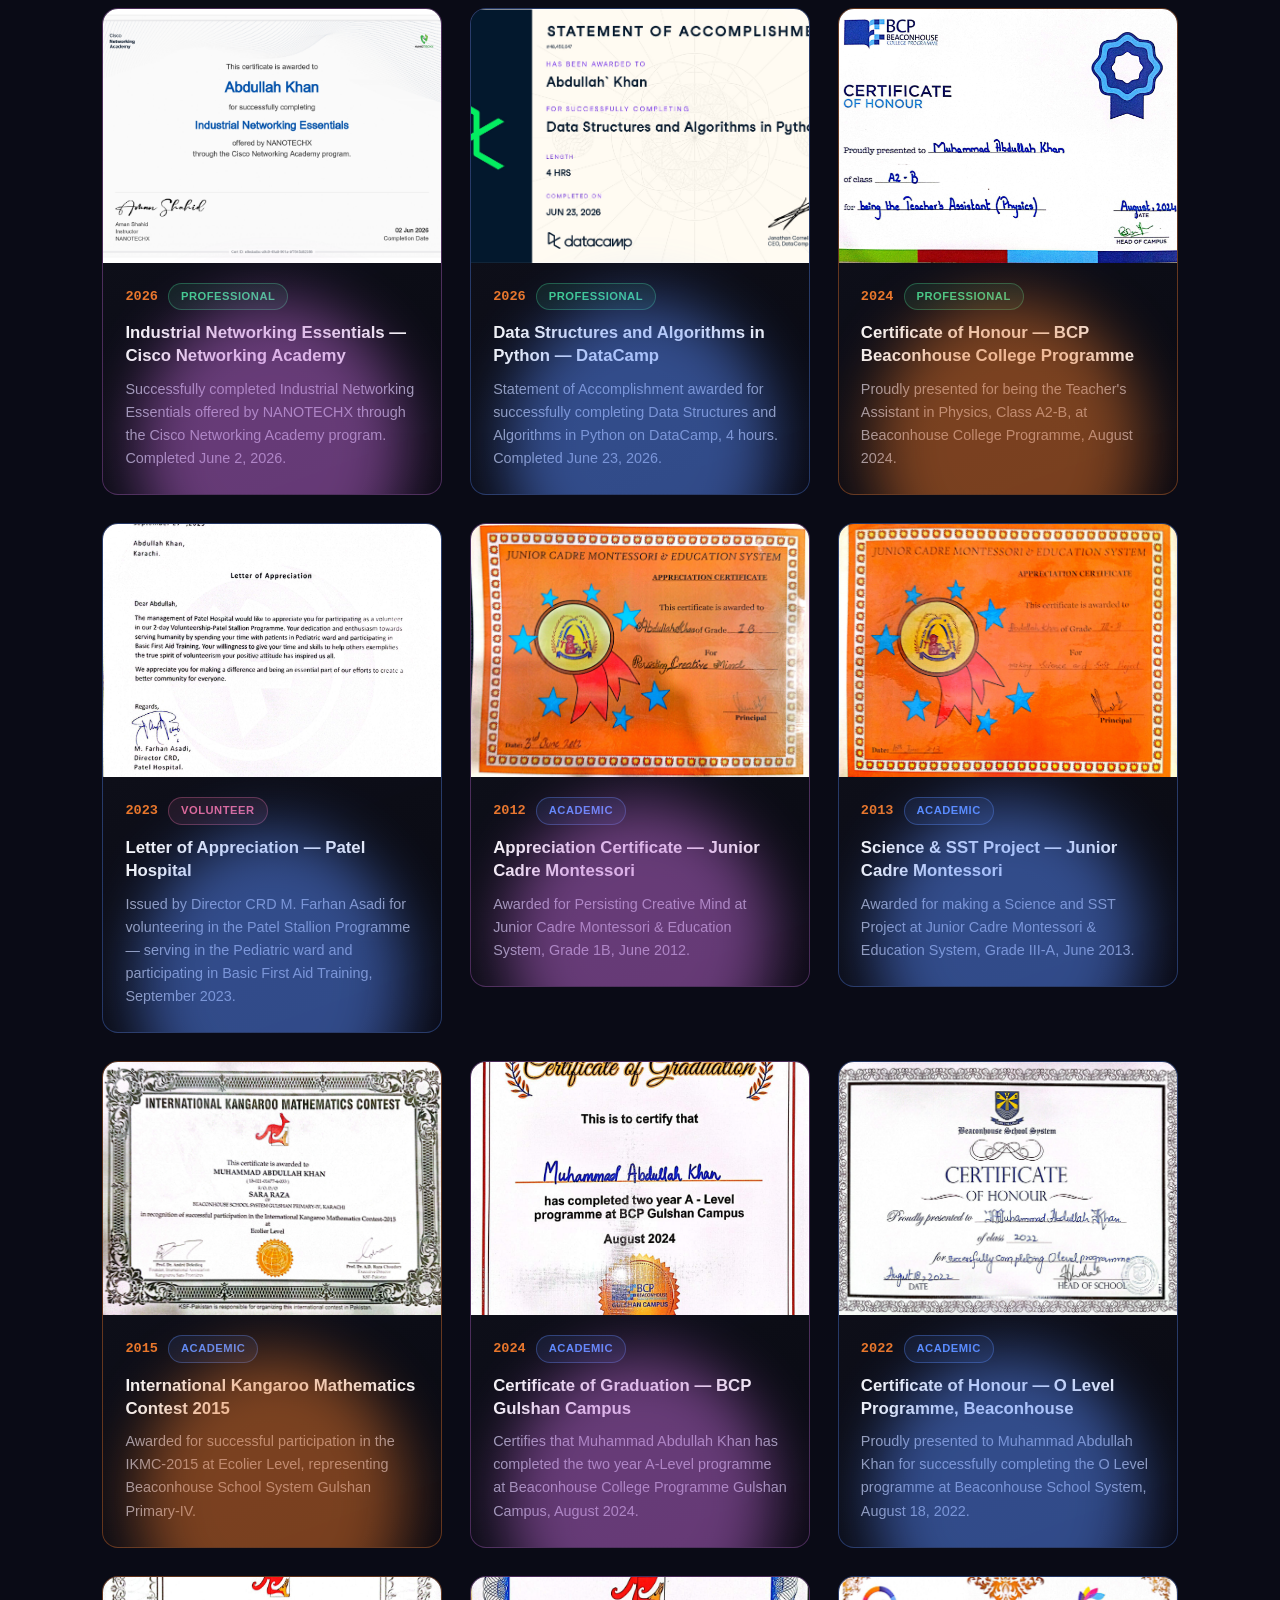
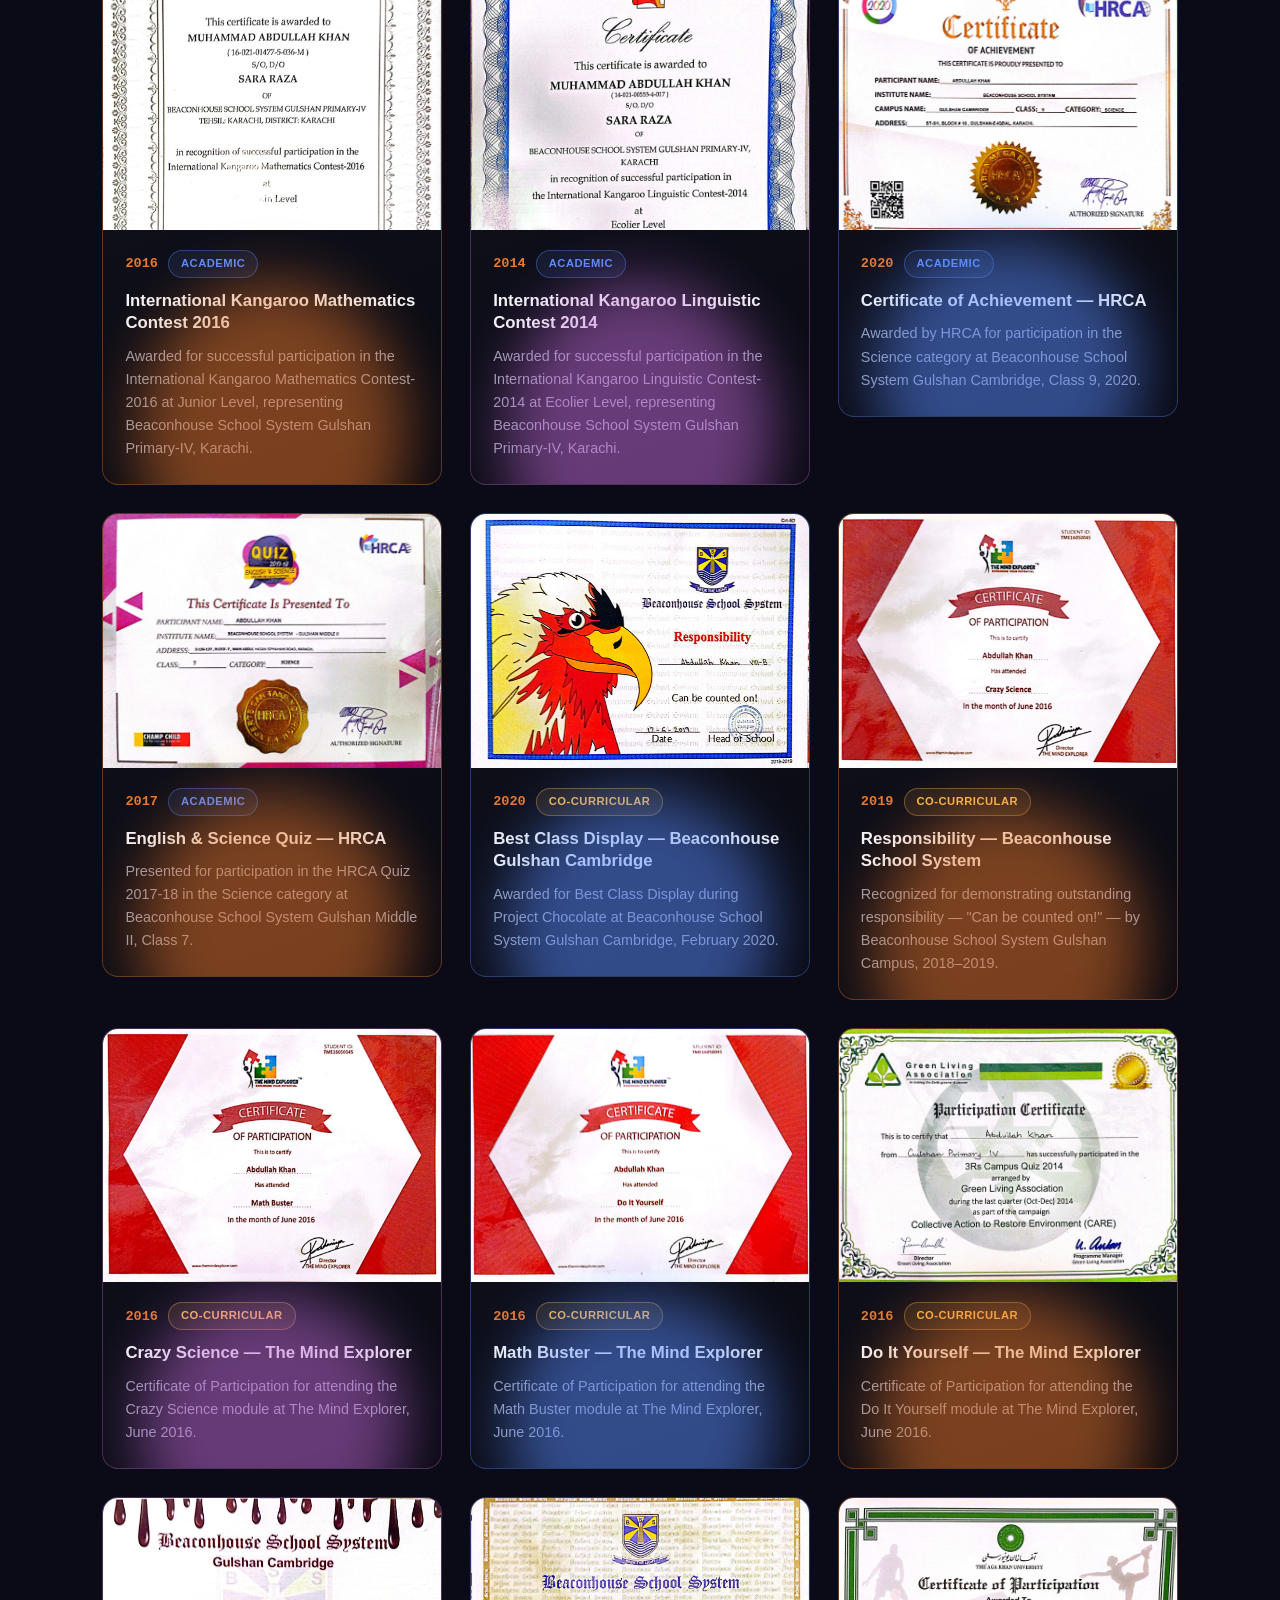
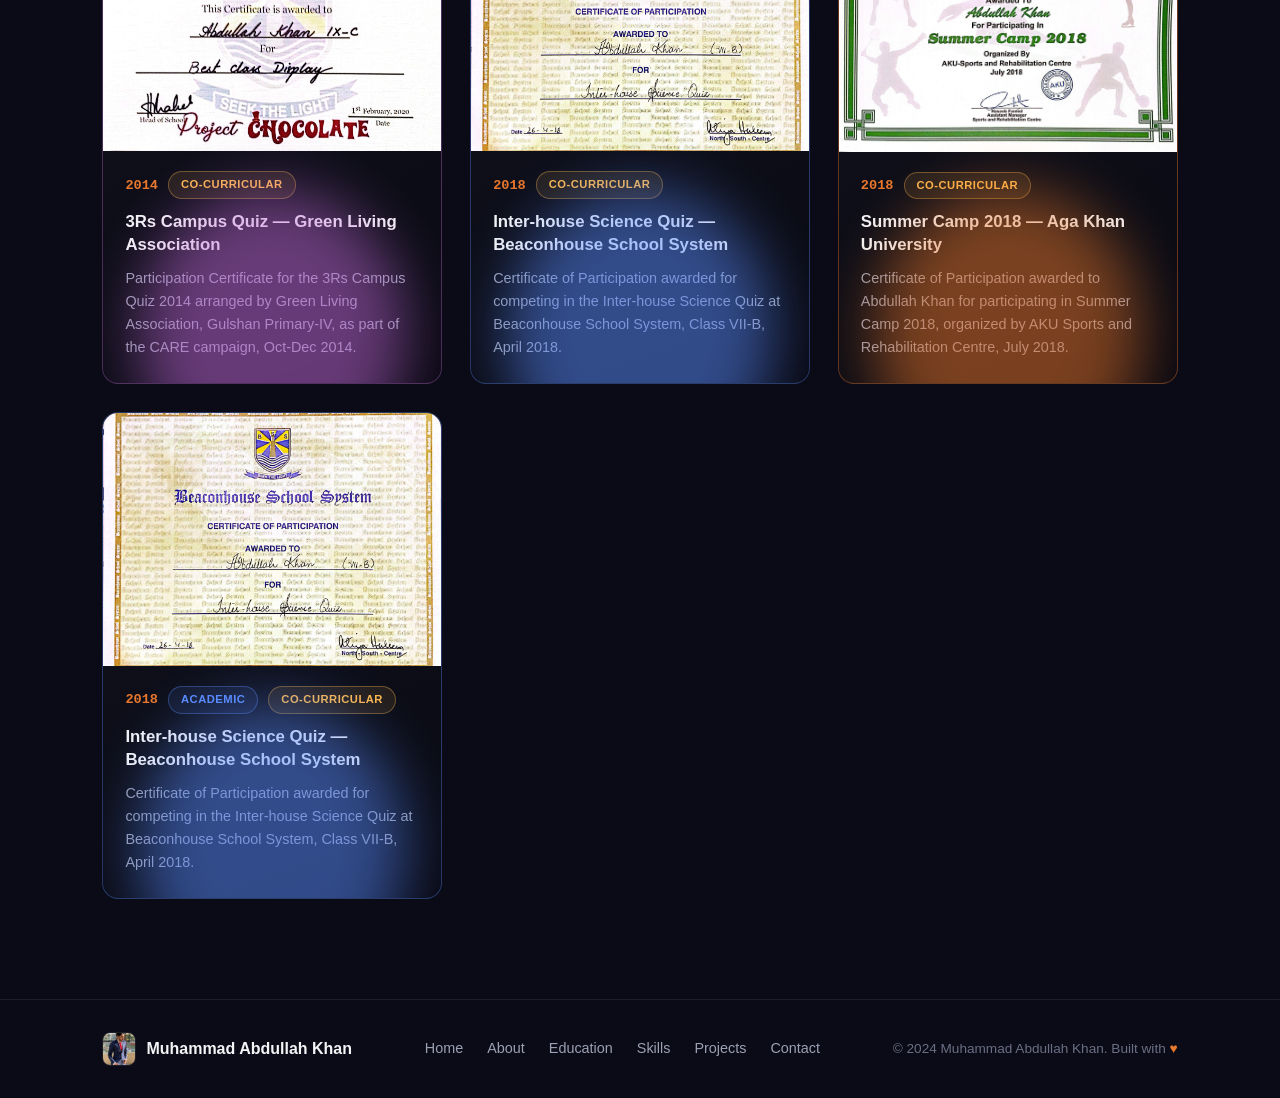
==== commit 40fcf41b: "Update certificates.html" ====
--- a/certificates.html
+++ b/certificates.html
@@ -12,12 +12,12 @@
   <!-- NAVBAR (locked / fixed, same as homepage) -->
   <header class="navbar" id="navbar">
     <div class="nav-inner">
-      <a href="homepage.html#home" class="brand">
+      <a href="index.html#home" class="brand">
         <img src="profile.jpeg" alt="Abdullah Khan" class="brand-avatar">
         <span class="brand-name">Abdullah Khan</span>
       </a>
       <nav class="nav-links">
-        <a href="homepage.html" class="nav-link">&larr; Back</a>
+        <a href="index.html" class="nav-link">&larr; Back</a>
         <a href="#" class="nav-link active" data-filter="all">All</a>
         <a href="#" class="nav-link" data-filter="academic">Academic</a>
         <a href="#" class="nav-link" data-filter="professional">Professional</a>
@@ -612,18 +612,18 @@
   <!-- FOOTER (same as homepage) -->
   <footer class="site-footer">
     <div class="footer-inner">
-      <a href="homepage.html#home" class="footer-brand">
+      <a href="index.html#home" class="footer-brand">
         <img src="profile.jpeg" alt="Muhammad Abdullah Khan" class="brand-avatar">
         <span class="brand-name">Muhammad Abdullah Khan</span>
       </a>
 
       <nav class="footer-links">
-        <a href="homepage.html#home">Home</a>
-        <a href="homepage.html#about">About</a>
-        <a href="homepage.html#education">Education</a>
-        <a href="homepage.html#skills">Skills</a>
-        <a href="homepage.html#projects">Projects</a>
-        <a href="homepage.html#contact">Contact</a>
+        <a href="index.html#home">Home</a>
+        <a href="index.html#about">About</a>
+        <a href="index.html#education">Education</a>
+        <a href="index.html#skills">Skills</a>
+        <a href="index.html#projects">Projects</a>
+        <a href="index.html#contact">Contact</a>
       </nav>
 
       <div class="footer-copy">&copy; 2024 Muhammad Abdullah Khan. Built with <span class="heart">♥</span></div>
@@ -646,4 +646,4 @@
 </div>
   <script src="certificates.js"></script>
 </body>
-</html>+</html>
